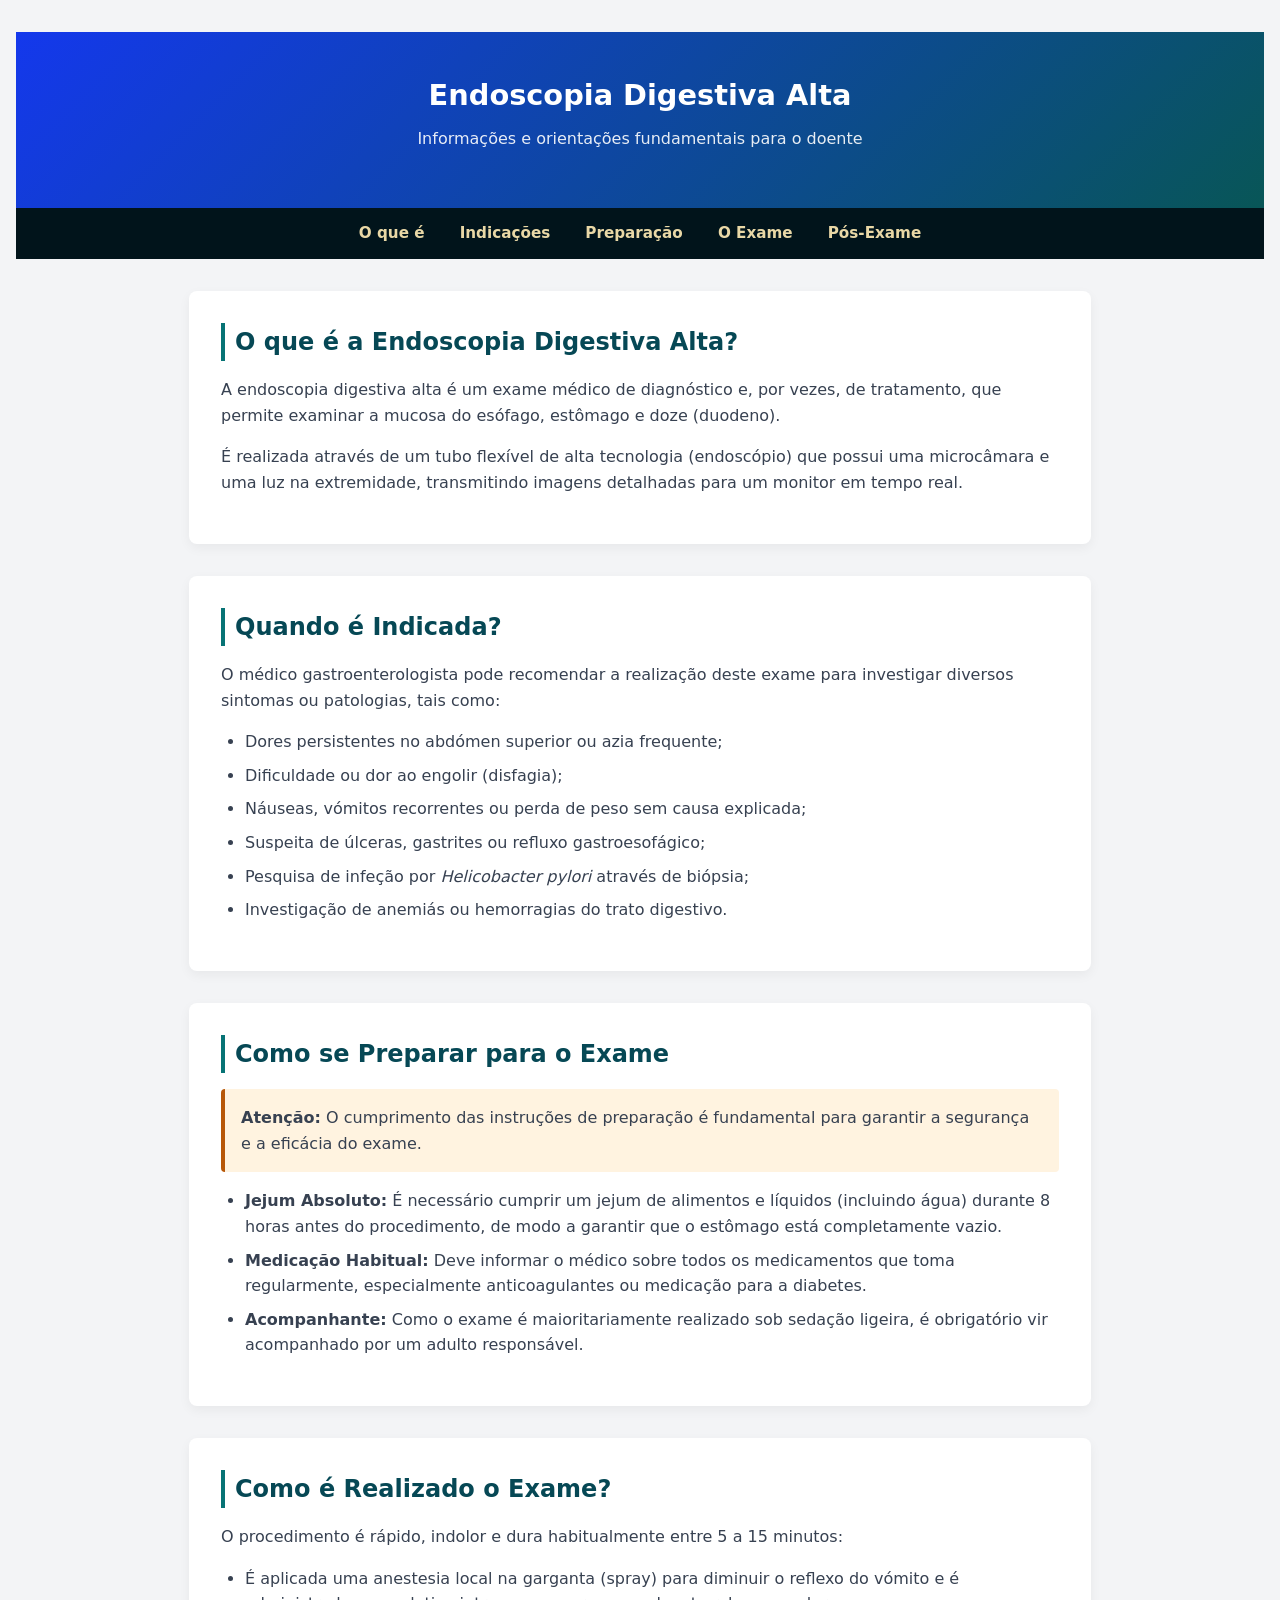
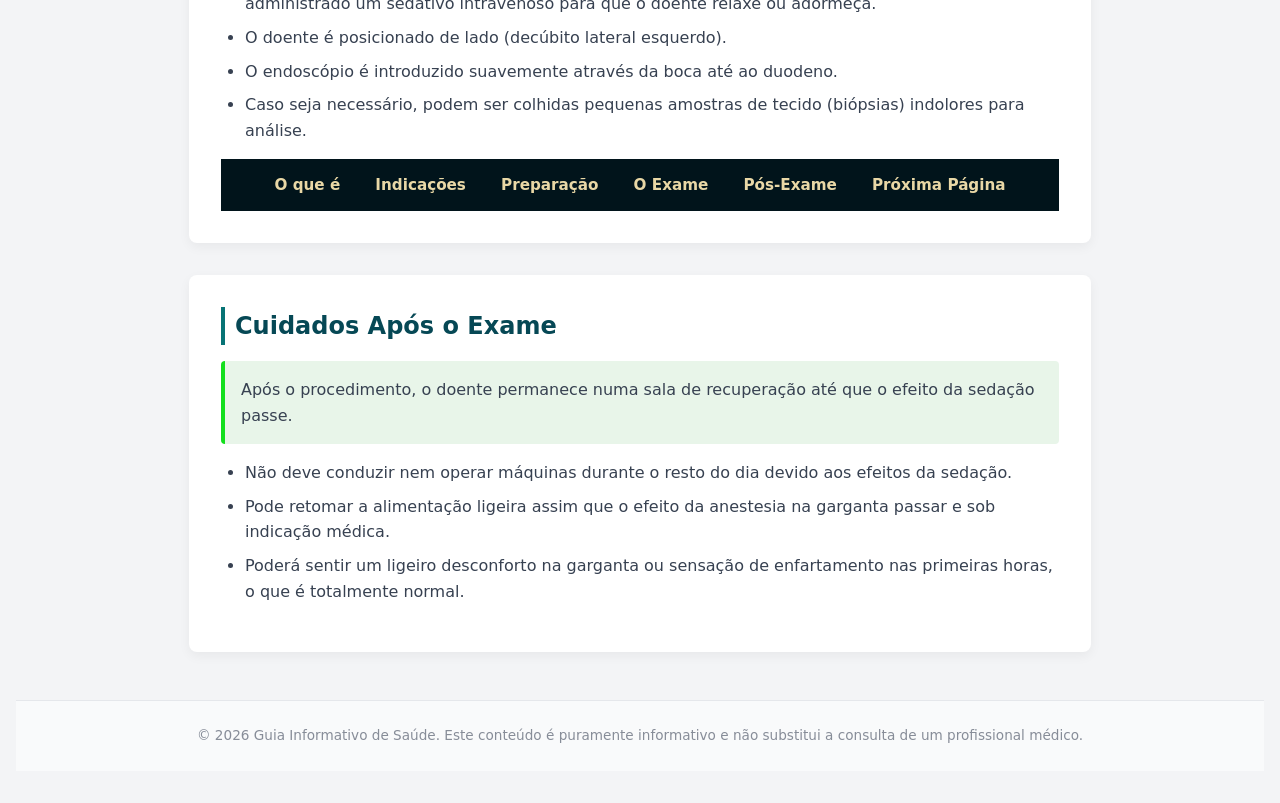
==== index.html @ 574f05b9 "versão 10" ====
<html>
<html lang="pt">
<head>
    <meta charset="UTF-8">
    <meta name="viewport" content="width=device-width, initial-scale=1.0">
    <title>Portal da Endoscopia Digestiva</title>
    <link rel="stylesheet" href="style.css">
</head>
<body>

    <header>
        <h1>Endoscopia Digestiva Alta</h1>
        <p>Informações e orientações fundamentais para o doente</p>
    </header>

    <nav>
        <a href="#o-que-e">O que é</a>
        <a href="#indicacoes">Indicações</a>
        <a href="#preparacao">Preparação</a>
        <a href="#procedimento">O Exame</a>
        <a href="#pos-exame">Pós-Exame</a>
    </nav>

    <div class="container">

        <section id="o-que-e">
            <h2>O que é a Endoscopia Digestiva Alta?</h2>
            <p>A endoscopia digestiva alta é um exame médico de diagnóstico e, por vezes, de tratamento, que permite examinar a mucosa do esófago, estômago e doze (duodeno).</p>
            <p>É realizada através de um tubo flexível de alta tecnologia (endoscópio) que possui uma microcâmara e uma luz na extremidade, transmitindo imagens detalhadas para um monitor em tempo real.</p>
        </section>

        <section id="indicacoes">
            <h2>Quando é Indicada?</h2>
            <p>O médico gastroenterologista pode recomendar a realização deste exame para investigar diversos sintomas ou patologias, tais como:</p>
            <ul>
                <li>Dores persistentes no abdómen superior ou azia frequente;</li>
                <li>Dificuldade ou dor ao engolir (disfagia);</li>
                <li>Náuseas, vómitos recorrentes ou perda de peso sem causa explicada;</li>
                <li>Suspeita de úlceras, gastrites ou refluxo gastroesofágico;</li>
                <li>Pesquisa de infeção por <em>Helicobacter pylori</em> através de biópsia;</li>
                <li>Investigação de anemiás ou hemorragias do trato digestivo.</li>
            </ul>
        </section>

        <section id="preparacao">
            <h2>Como se Preparar para o Exame</h2>
            <div class="warning-box">
                <strong>Atenção:</strong> O cumprimento das instruções de preparação é fundamental para garantir a segurança e a eficácia do exame.
            </div>
            <ul>
                <li><strong>Jejum Absoluto:</strong> É necessário cumprir um jejum de alimentos e líquidos (incluindo água) durante 8 horas antes do procedimento, de modo a garantir que o estômago está completamente vazio.</li>
                <li><strong>Medicação Habitual:</strong> Deve informar o médico sobre todos os medicamentos que toma regularmente, especialmente anticoagulantes ou medicação para a diabetes.</li>
                <li><strong>Acompanhante:</strong> Como o exame é maioritariamente realizado sob sedação ligeira, é obrigatório vir acompanhado por um adulto responsável.</li>
            </ul>
        </section>

        <section id="procedimento">
            <h2>Como é Realizado o Exame?</h2>
            <p>O procedimento é rápido, indolor e dura habitualmente entre 5 a 15 minutos:</p>
            <ul>
                <li>É aplicada uma anestesia local na garganta (spray) para diminuir o reflexo do vómito e é administrado um sedativo intravenoso para que o doente relaxe ou adormeça.</li>
                <li>O doente é posicionado de lado (decúbito lateral esquerdo).</li>
                <li>O endoscópio é introduzido suavemente através da boca até ao duodeno.</li>
                <li>Caso seja necessário, podem ser colhidas pequenas amostras de tecido (biópsias) indolores para análise.</li>
            </ul>
            <nav>
        <a href="#o-que-e">O que é</a>
        <a href="#indicacoes">Indicações</a>
        <a href="#preparacao">Preparação</a>
        <a href="#procedimento">O Exame</a>
        <a href="#pos-exame">Pós-Exame</a>
        <a href="index2.html">Próxima Página</a> <!-- Linha adicionada -->
    </nav>
        </section>

        <section id="pos-exame">
            <h2>Cuidados Após o Exame</h2>
            <div class="info-box">
                Após o procedimento, o doente permanece numa sala de recuperação até que o efeito da sedação passe.
            </div>
            <ul>
                <li>Não deve conduzir nem operar máquinas durante o resto do dia devido aos efeitos da sedação.</li>
                <li>Pode retomar a alimentação ligeira assim que o efeito da anestesia na garganta passar e sob indicação médica.</li>
                <li>Poderá sentir um ligeiro desconforto na garganta ou sensação de enfartamento nas primeiras horas, o que é totalmente normal.</li>
            </ul>
        </section>

    </div>

    <footer>
        <p>&copy; 2026 Guia Informativo de Saúde. Este conteúdo é puramente informativo e não substitui a consulta de um profissional médico.</p>
    </footer>

</body>
</html>
---- style.css ----
* {
    box-sizing: border-box;
    margin: 0;
    padding: 0;
}

body {
    font-family: 'Segoe UI', Tahoma, Geneva, Verdana, sans-serif;
    line-height: 1.6;
    color: #043260;
    background-color: #a1c3b8;
}

header {
    background: linear-gradient(135deg, #1438ec, #085657);
    color: #f4d1d1;
    padding: 3rem 1rem 2rem 1rem;
    text-align: center;
}

header h1 {
    font-size: 2.2rem;
    margin-bottom: 0.5rem;
}

header p {
    font-size: 1.1rem;
    opacity: 0.9;
}

nav {
    background-color: #01141b;
    text-align: center;
    padding: 0.8rem 0;
    position: sticky;
    top: 0;
    z-index: 100;
}

nav a {
    color: #e9d8a6;
    text-decoration: none;
    margin: 0 15px;
    font-weight: 600;
    font-size: 0.95rem;
    transition: color 0.3s;
}

nav a:hover {
    color: #babd07e4;
}

.container {
    max-width: 950px;
    margin: 2rem auto;
    padding: 0 1.5rem;
}

section {
    background: #ffffff;
    padding: 2rem;
    margin-bottom: 2rem;
    border-radius: 8px;
    box-shadow: 0 4px 12px rgba(0,0,0,0.05);
}

h2 {
    color: #064855;
    margin-bottom: 1rem;
    font-size: 1.5rem;
    border-left: 4px solid #077375;
    padding-left: 10px;
}

p {
    margin-bottom: 1rem;
}

ul {
    margin-left: 1.5rem;
    margin-bottom: 1rem;
}

li {
    margin-bottom: 0.5rem;
}

.info-box {
    background-color: #e8f5e9;
    border-left: 4px solid #13df1d;
    padding: 1rem;
    margin: 1rem 0;
    border-radius: 4px;
}

.warning-box {
    background-color: #fff3e0;
    border-left: 4px solid #b75708;
    padding: 1rem;
    margin: 1rem 0;
    border-radius: 4px;
}

footer {
    background-color: #001219;
    color: #d61010;
    text-align: center;
    padding: 1.5rem;
    font-size: 0.85rem;
    margin-top: 3rem;
}

footer p {
    margin: 0;
    opacity: 0.8;
}  




  :root {
            --primary: #4f46e5;
            --primary-light: #e0e7ff;
            --dark: #1e1b4b;
            --text: #374151;
            --bg: #f3f4f6;
            --white: #ffffff;
        }

        * {
            box-sizing: border-box;
            margin: 0;
            padding: 0;
            font-family: system-ui, -apple-system, sans-serif;
        }

        body {
            background-color: var(--bg);
            color: var(--text);
            line-height: 1.6;
            padding: 2rem 1rem;
        }

        .cartilha {
            max-width: 800px;
            margin: 0 auto;
            background: var(--white);
            border-radius: 16px;
            overflow: hidden;
            box-shadow: 0 10px 25px rgba(0,0,0,0.08);
        }

        header {
            background-color: var(--primary);
            color: var(--white);
            padding: 2.5rem 2rem;
            text-align: center;
        }

        header h1 {
            font-size: 1.8rem;
            margin-bottom: 0.5rem;
        }

        header p {
            opacity: 0.9;
            font-size: 1rem;
        }

        .content {
            padding: 2rem;
        }

        .block {
            margin-bottom: 2rem;
        }

        .block-title {
            display: flex;
            align-items: center;
            gap: 10px;
            font-size: 1.3rem;
            color: var(--dark);
            margin-bottom: 1rem;
        }

        .badge {
            background: var(--primary-light);
            color: var(--primary);
            padding: 4px 10px;
            border-radius: 6px;
            font-size: 0.85rem;
            font-weight: bold;
        }

        .tips-grid {
            display: grid;
            grid-template-columns: repeat(auto-fit, minmax(220px, 1fr));
            gap: 1rem;
        }

        .tip-card {
            background-color: #fafafa;
            border: 1px solid #e5e7eb;
            border-radius: 10px;
            padding: 1.2rem;
        }

        .tip-card h4 {
            color: var(--primary);
            margin-bottom: 0.5rem;
        }

        .tip-card p {
            font-size: 0.9rem;
            color: #4b5563;
        }

        .alert-banner {
            background-color: #fef2f2;
            border-left: 4px solid #ef4444;
            color: #991b1b;
            padding: 1rem;
            border-radius: 6px;
            font-size: 0.95rem;
        }

        footer {
            background-color: #f9fafb;
            border-top: 1px solid #e5e7eb;
            text-align: center;
            padding: 1.5rem;
            font-size: 0.85rem;
            color: #6b7280;
        }
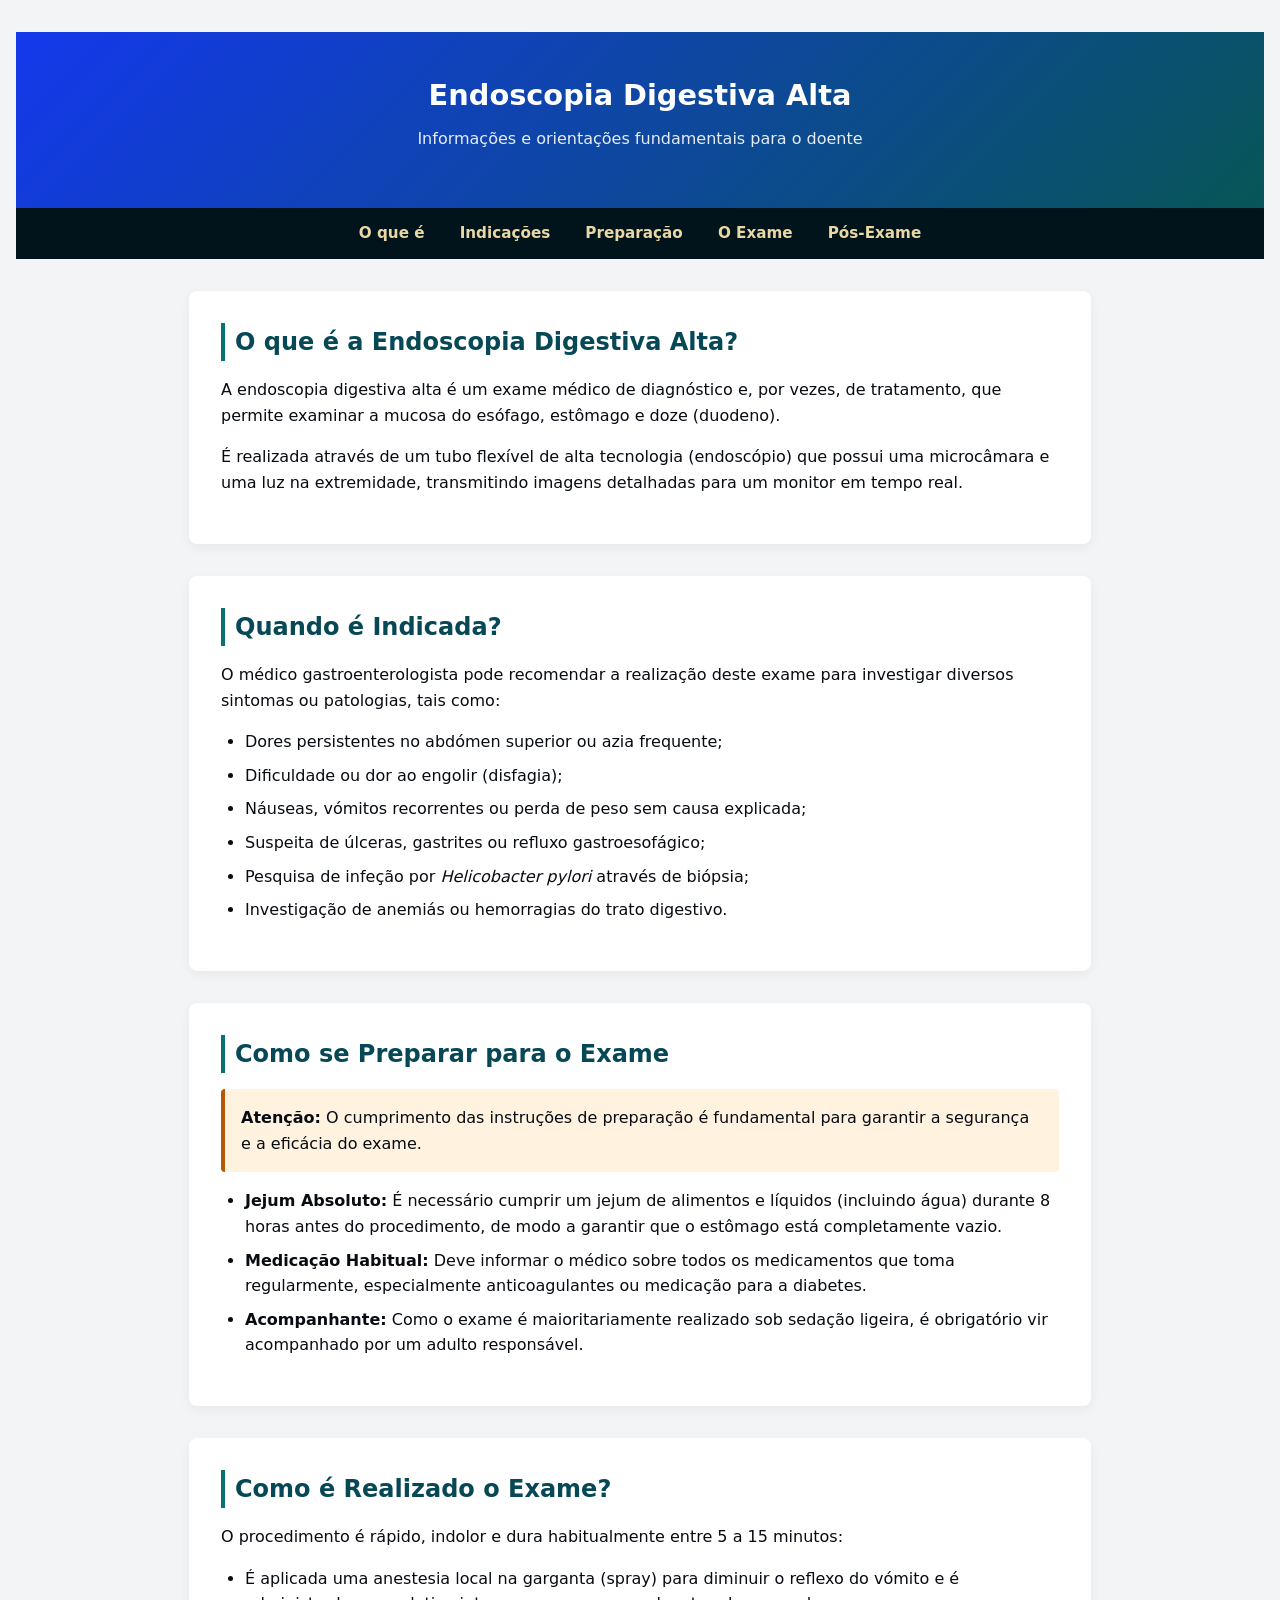
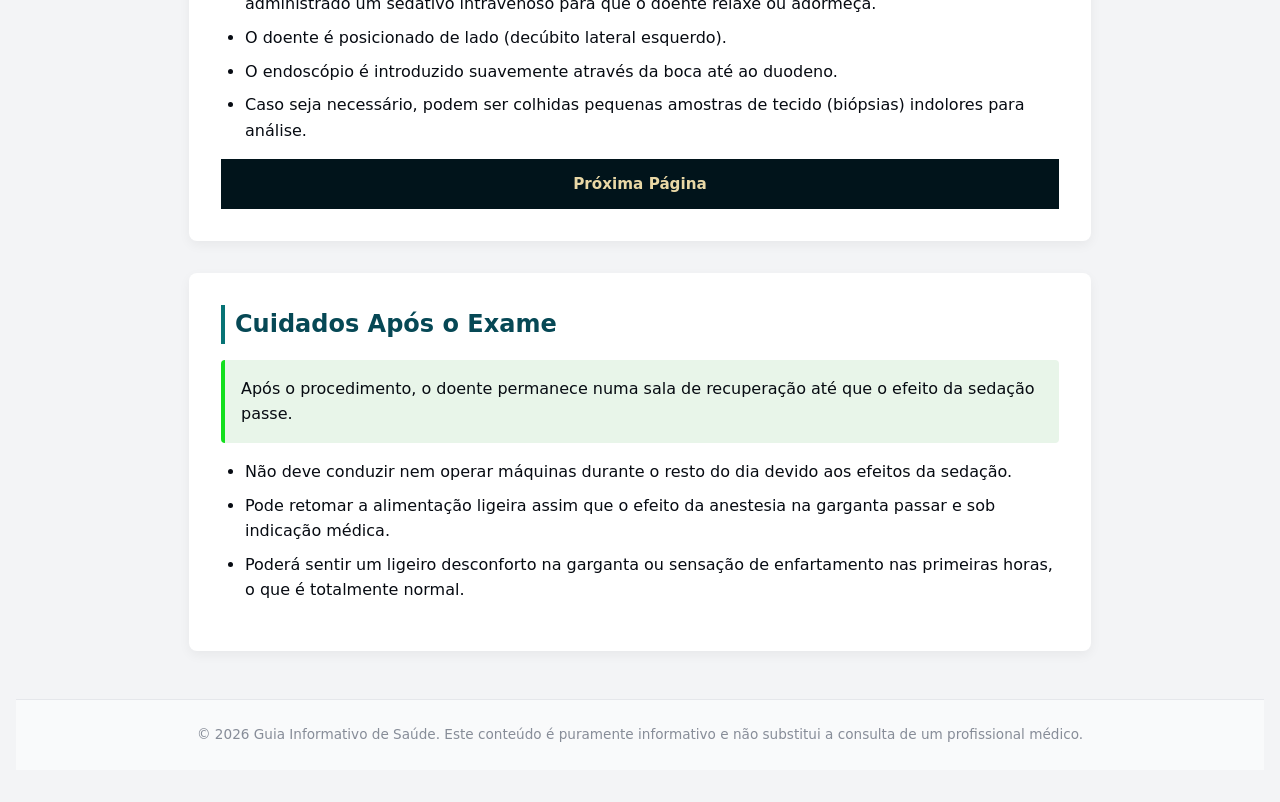
==== commit a8c30fc2: "versão 10" ====
--- a/index.html
+++ b/index.html
@@ -64,13 +64,7 @@
                 <li>Caso seja necessário, podem ser colhidas pequenas amostras de tecido (biópsias) indolores para análise.</li>
             </ul>
             <nav>
-        <a href="#o-que-e">O que é</a>
-        <a href="#indicacoes">Indicações</a>
-        <a href="#preparacao">Preparação</a>
-        <a href="#procedimento">O Exame</a>
-        <a href="#pos-exame">Pós-Exame</a>
         <a href="index2.html">Próxima Página</a> <!-- Linha adicionada -->
-    </nav>
         </section>
 
         <section id="pos-exame">
--- a/style.css
+++ b/style.css
@@ -8,7 +8,7 @@
     font-family: 'Segoe UI', Tahoma, Geneva, Verdana, sans-serif;
     line-height: 1.6;
     color: #043260;
-    background-color: #a1c3b8;
+    background-color: #0af0a7;
 }
 
 header {
@@ -120,9 +120,9 @@
 
   :root {
             --primary: #4f46e5;
-            --primary-light: #e0e7ff;
+            --primary-light: #a5b7f2;
             --dark: #1e1b4b;
-            --text: #374151;
+            --text: #070b12;
             --bg: #f3f4f6;
             --white: #ffffff;
         }
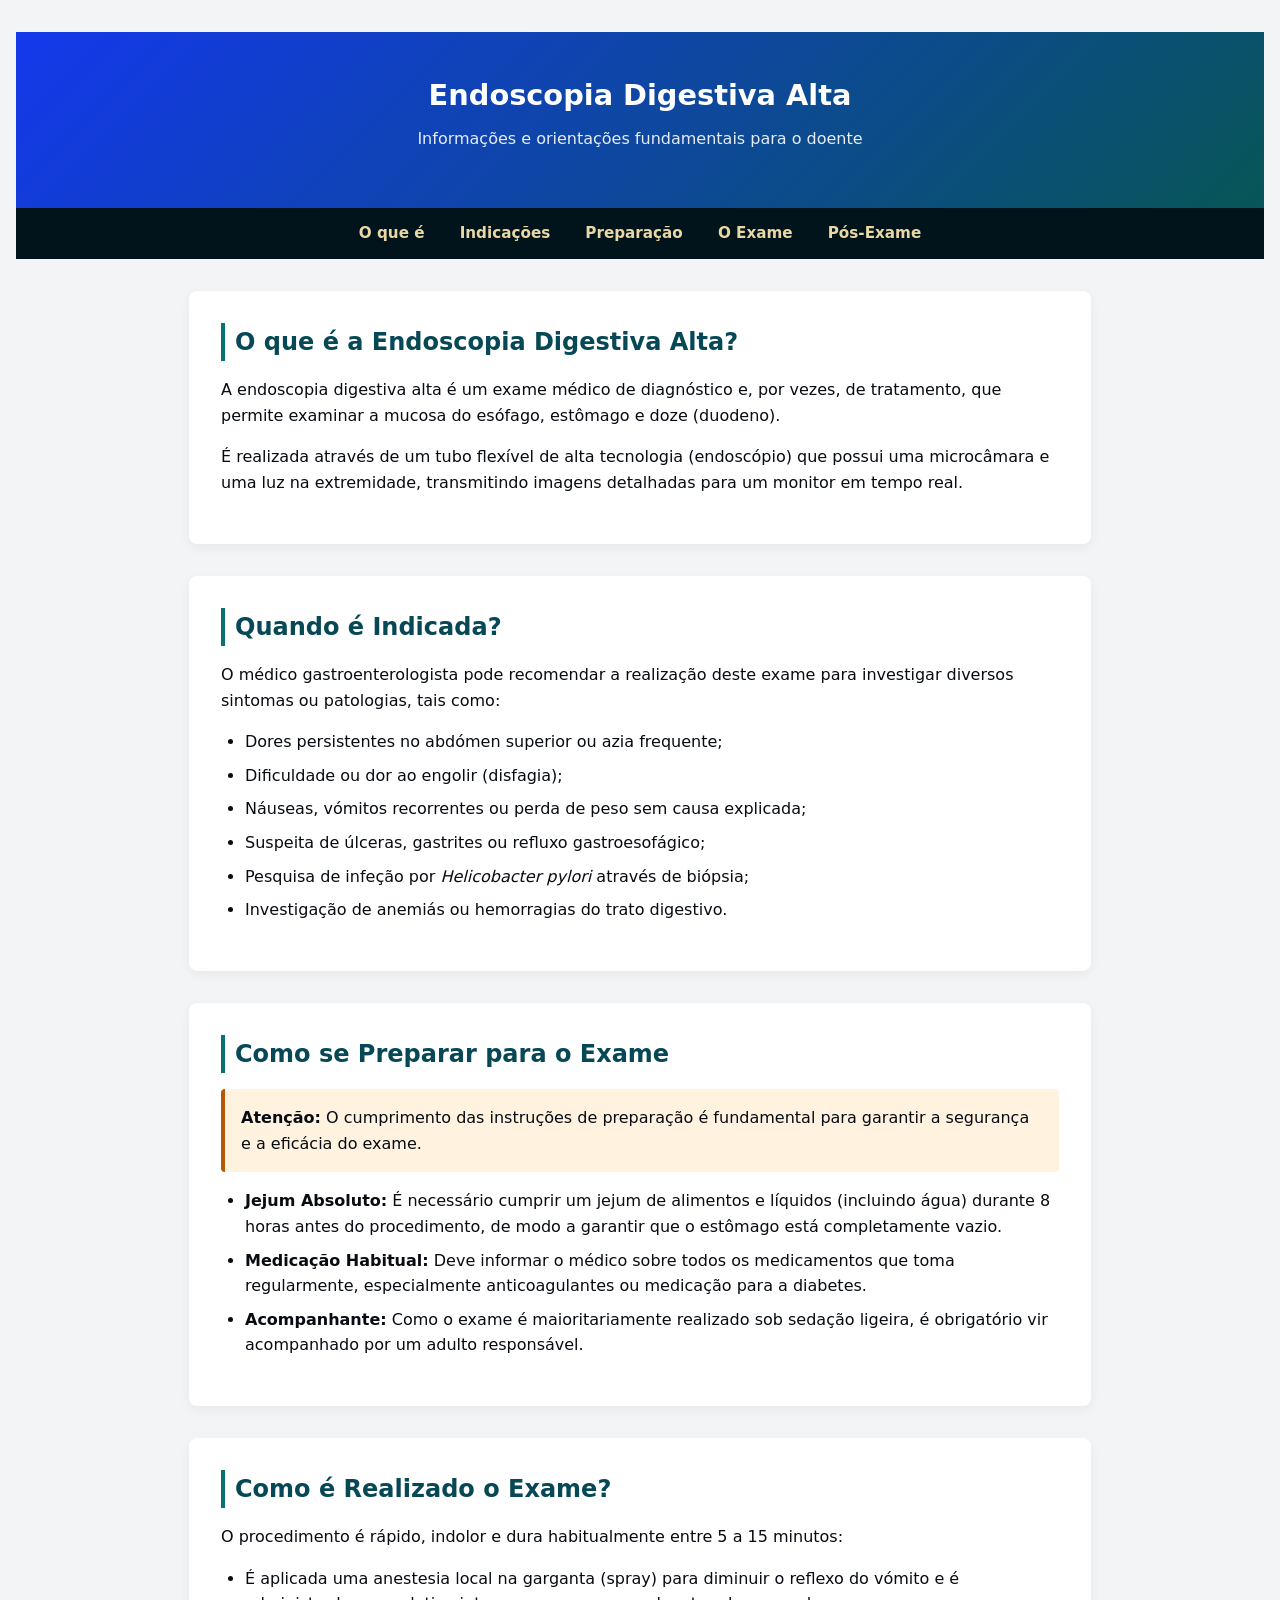
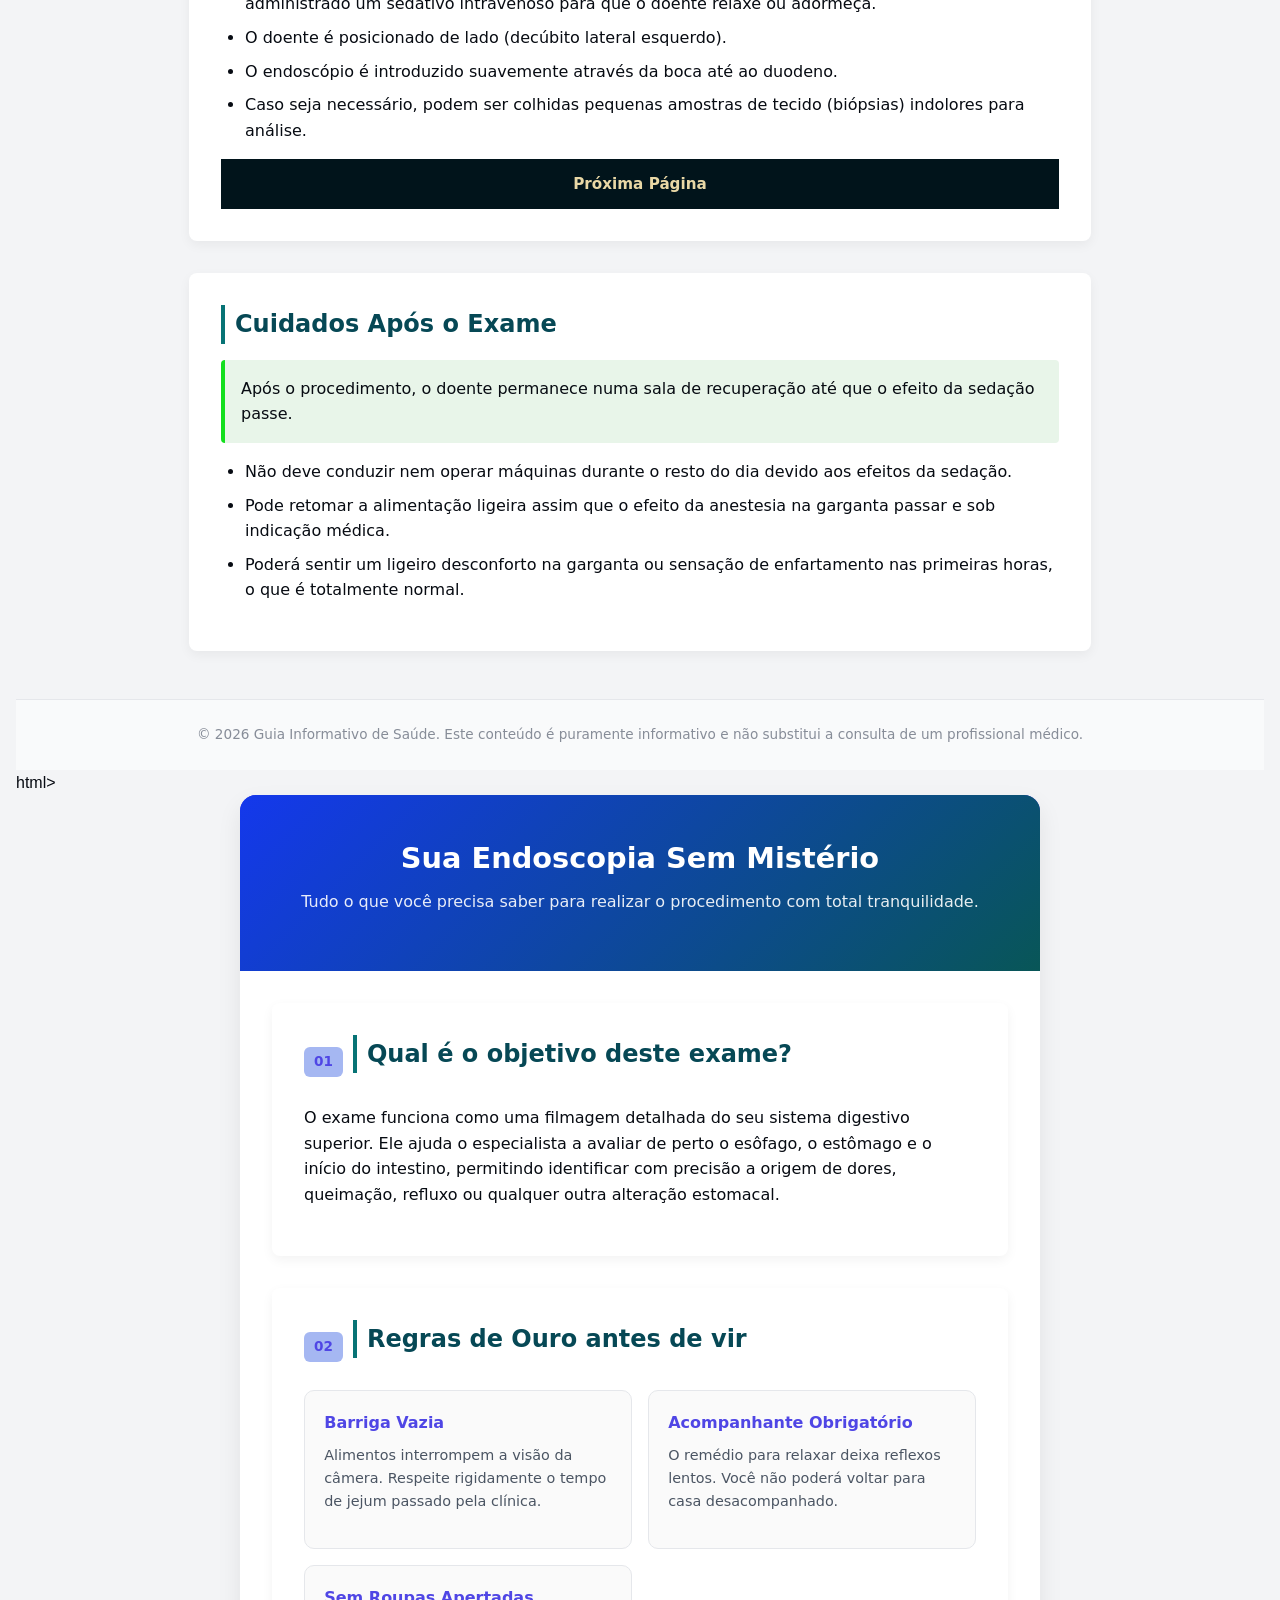
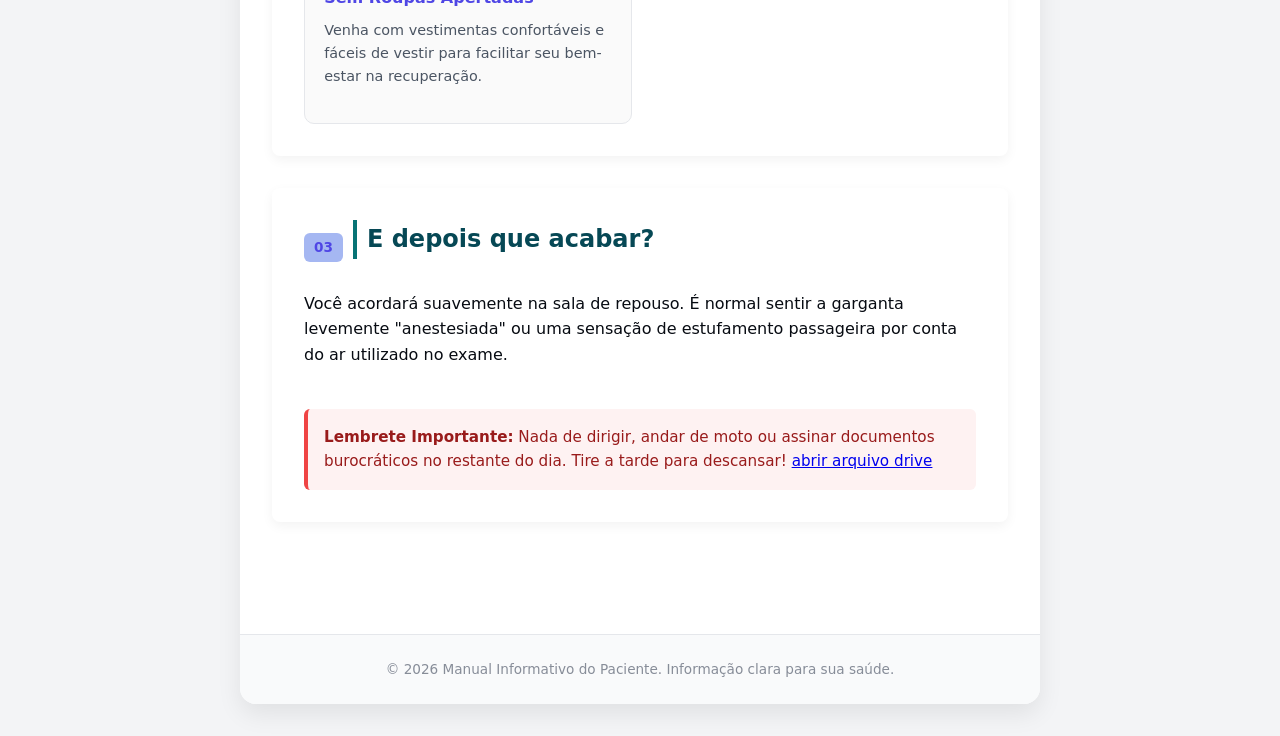
==== commit b8f2adfe: "versão 10" ====
--- a/index.html
+++ b/index.html
@@ -86,4 +86,83 @@
     </footer>
 
 </body>
+</html>
+
+
+
+html>
+<html lang="pt-BR">
+<head>
+    <meta charset="UTF-8">
+    <meta name="viewport" content="width=device-width, initial-scale=1.0">
+    <title>Guia Prático | Sua Endoscopia Descomplicada</title>
+    
+</head>
+<body>
+
+    <article class="cartilha">
+        
+        <header>
+            <h1>Sua Endoscopia Sem Mistério</h1>
+            <p>Tudo o que você precisa saber para realizar o procedimento com total tranquilidade.</p>
+        </header>
+
+        <div class="content">
+
+            <section class="block">
+                <div class="block-title">
+                    <span class="badge">01</span>
+                    <h2>Qual é o objetivo deste exame?</h2>
+                </div>
+                <p>O exame funciona como uma filmagem detalhada do seu sistema digestivo superior. Ele ajuda o especialista a avaliar de perto o esôfago, o estômago e o início do intestino, permitindo identificar com precisão a origem de dores, queimação, refluxo ou qualquer outra alteração estomacal.</p>
+            </section>
+
+            <section class="block">
+                <div class="block-title">
+                    <span class="badge">02</span>
+                    <h2>Regras de Ouro antes de vir</h2>
+                </div>
+
+                <div class="tips-grid">
+                    <article class="tip-card">
+                        <h4>Barriga Vazia</h4>
+                        <p>Alimentos interrompem a visão da câmera. Respeite rigidamente o tempo de jejum passado pela clínica.</p>
+                    </article>
+
+                    <article class="tip-card">
+                        <h4>Acompanhante Obrigatório</h4>
+                        <p>O remédio para relaxar deixa reflexos lentos. Você não poderá voltar para casa desacompanhado.</p>
+                    </article>
+
+                    <article class="tip-card">
+                        <h4>Sem Roupas Apertadas</h4>
+                        <p>Venha com vestimentas confortáveis e fáceis de vestir para facilitar seu bem-estar na recuperação.</p>
+                    </article>
+                </div>
+            </section>
+
+            <section class="block">
+                <div class="block-title">
+                    <span class="badge">03</span>
+                    <h2>E depois que acabar?</h2>
+                </div>
+                <p>Você acordará suavemente na sala de repouso. É normal sentir a garganta levemente "anestesiada" ou uma sensação de estufamento passageira por conta do ar utilizado no exame.</p>
+                
+                <br>
+
+                <div class="alert-banner">
+                    <strong>Lembrete Importante:</strong> Nada de dirigir, andar de moto ou assinar documentos burocráticos no restante do dia. Tire a tarde para descansar!
+                    <a href="https://drive.google.com/file/d/1LnQkl2YCLDbBUe_FfVn-evIwHdm98TzM/view?usp=sharing"> abrir arquivo drive</a>
+                </div>
+            </section>
+
+        </div>
+
+        <footer>
+            <p>&copy; 2026 Manual Informativo do Paciente. Informação clara para sua saúde.</p>
+        </footer>
+
+    </article>
+
+</body>
 </html>
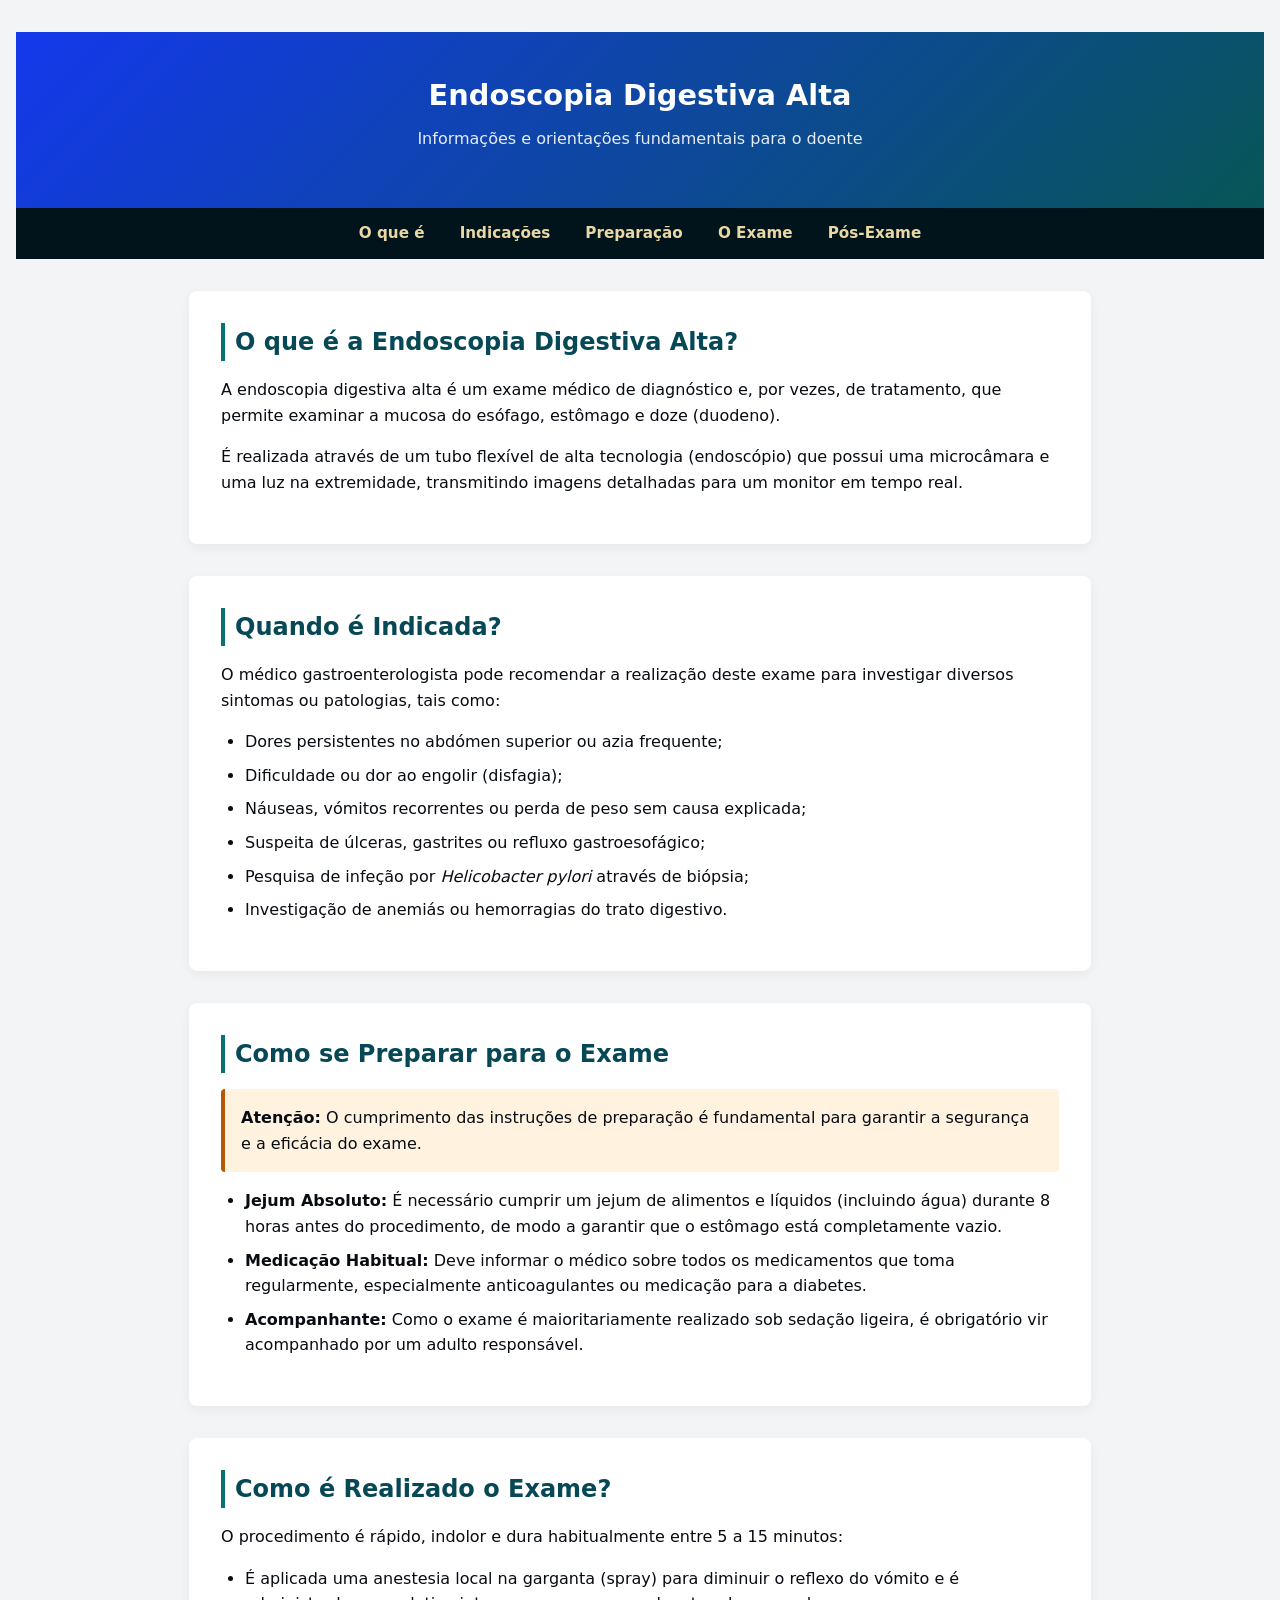
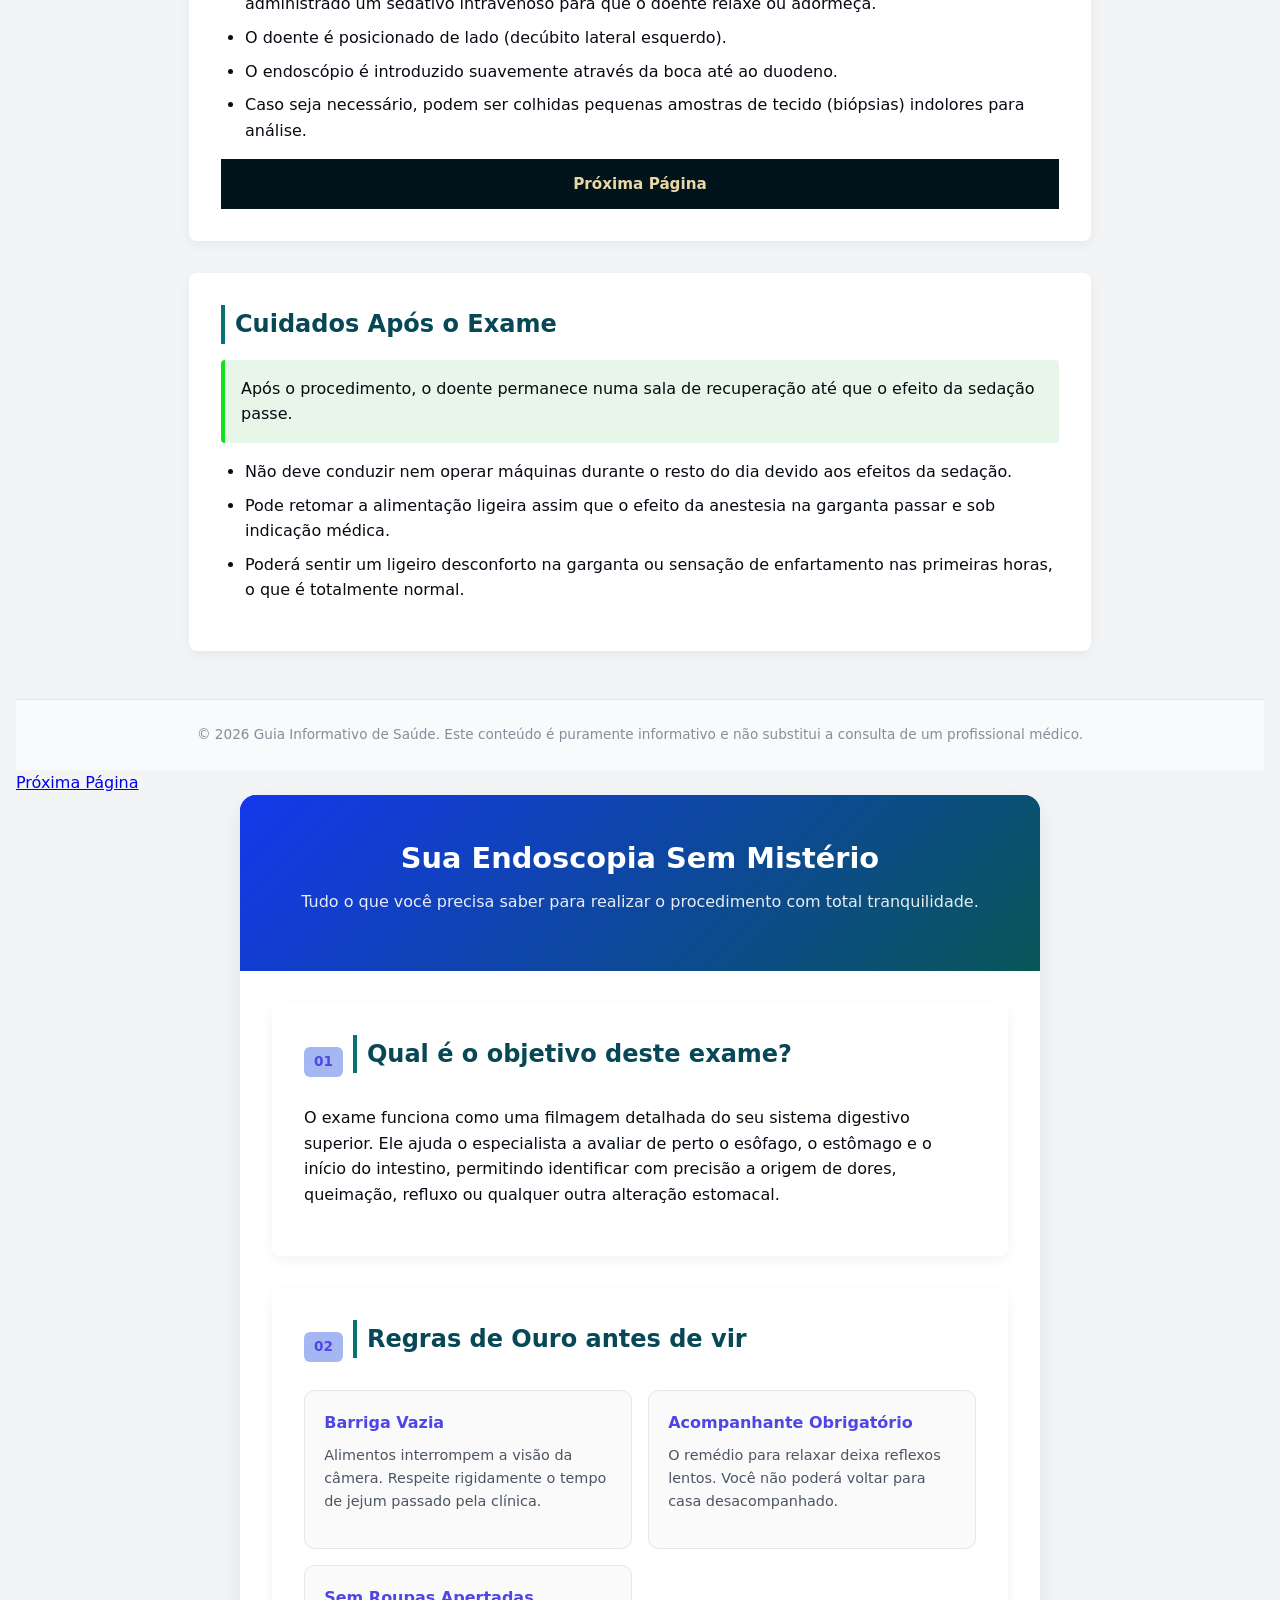
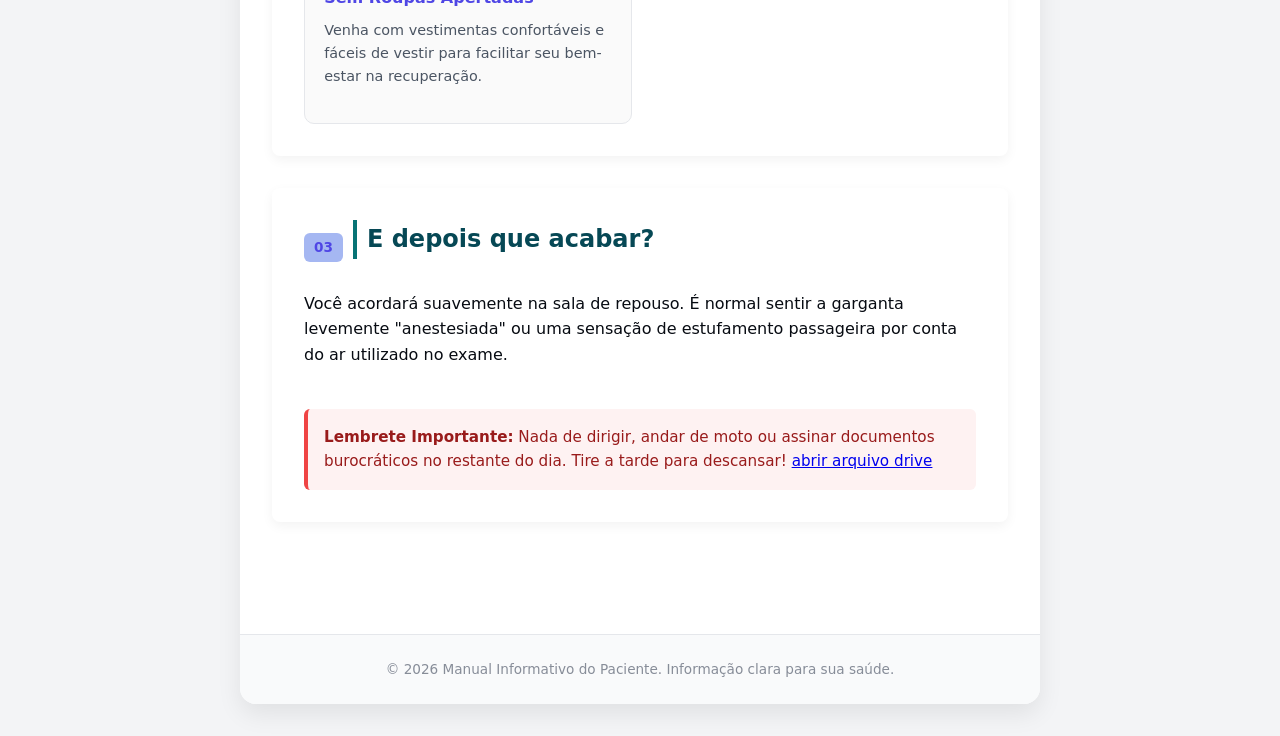
==== commit b9ca9f4a: "versão 11" ====
--- a/index.html
+++ b/index.html
@@ -88,9 +88,8 @@
 </body>
 </html>
 
+<a href="index2.html">Próxima Página</a> <!-- Linha adicionada -->
 
-
-html>
 <html lang="pt-BR">
 <head>
     <meta charset="UTF-8">
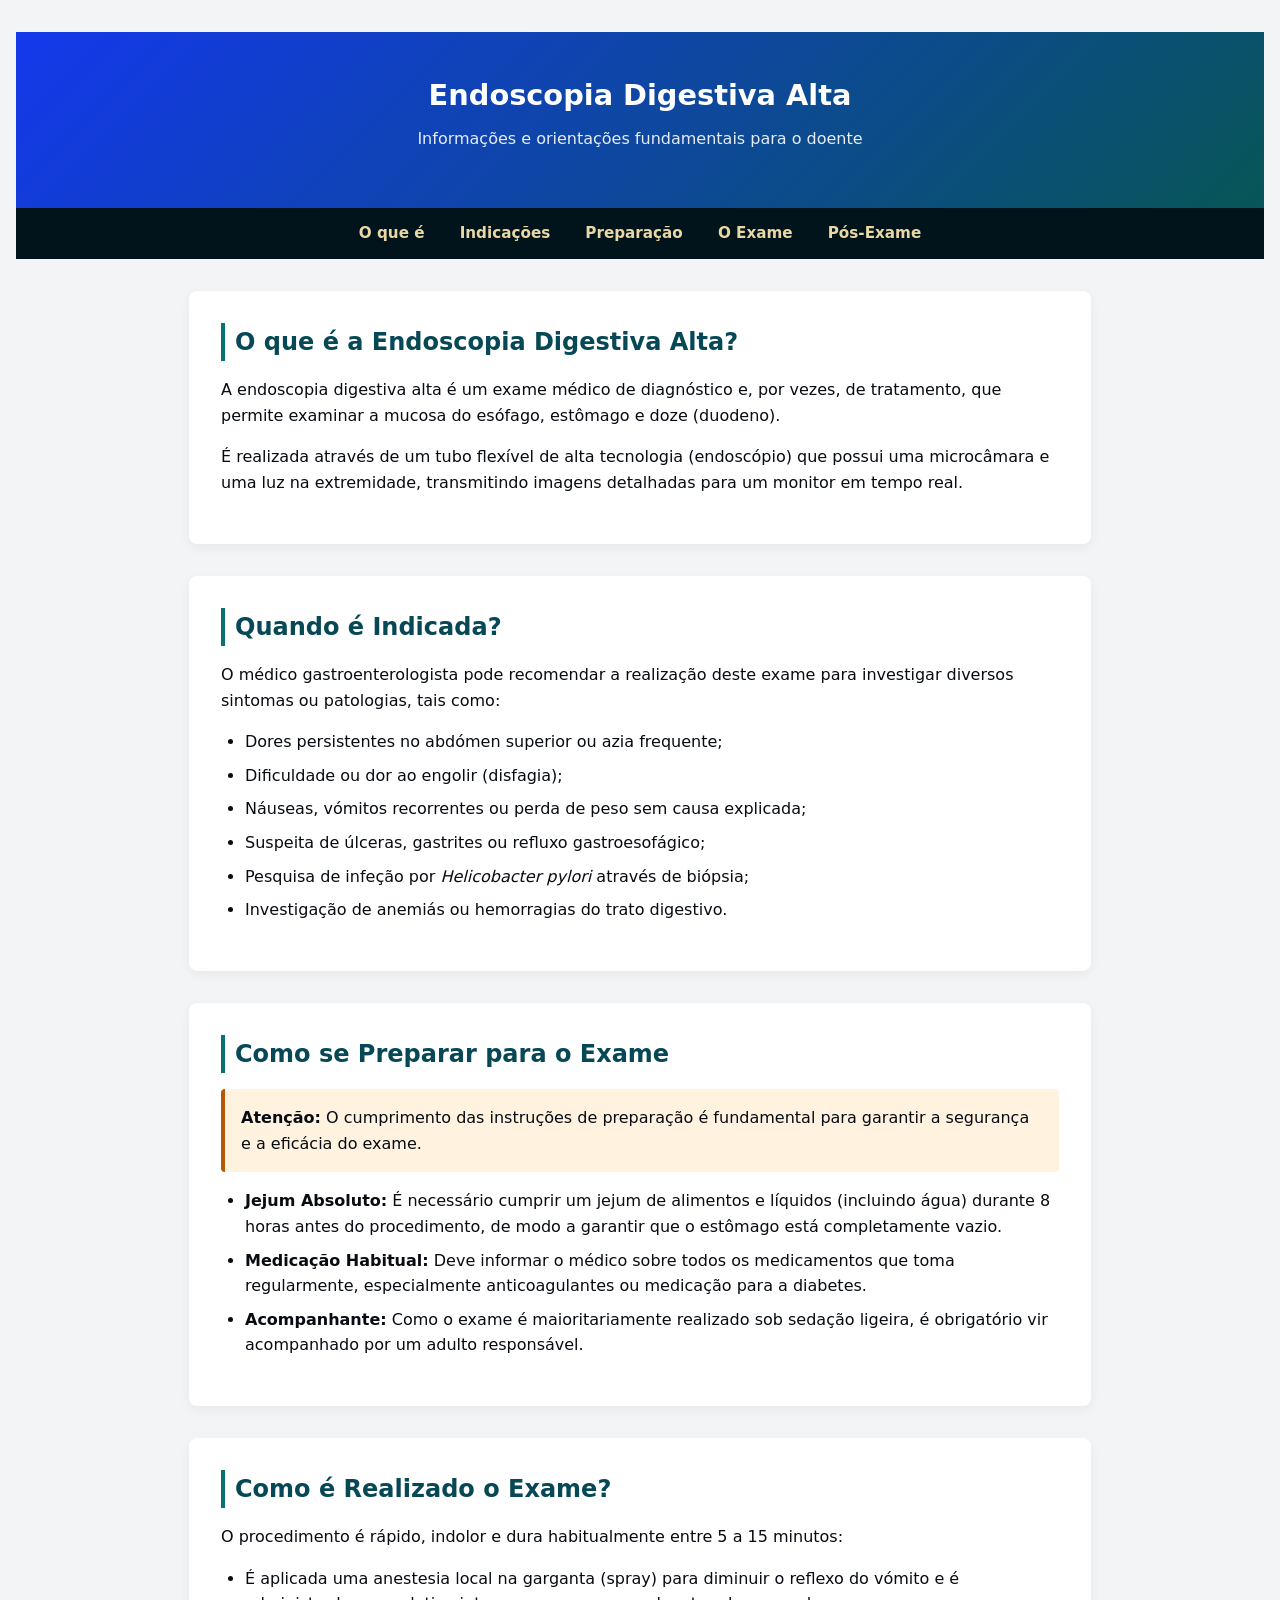
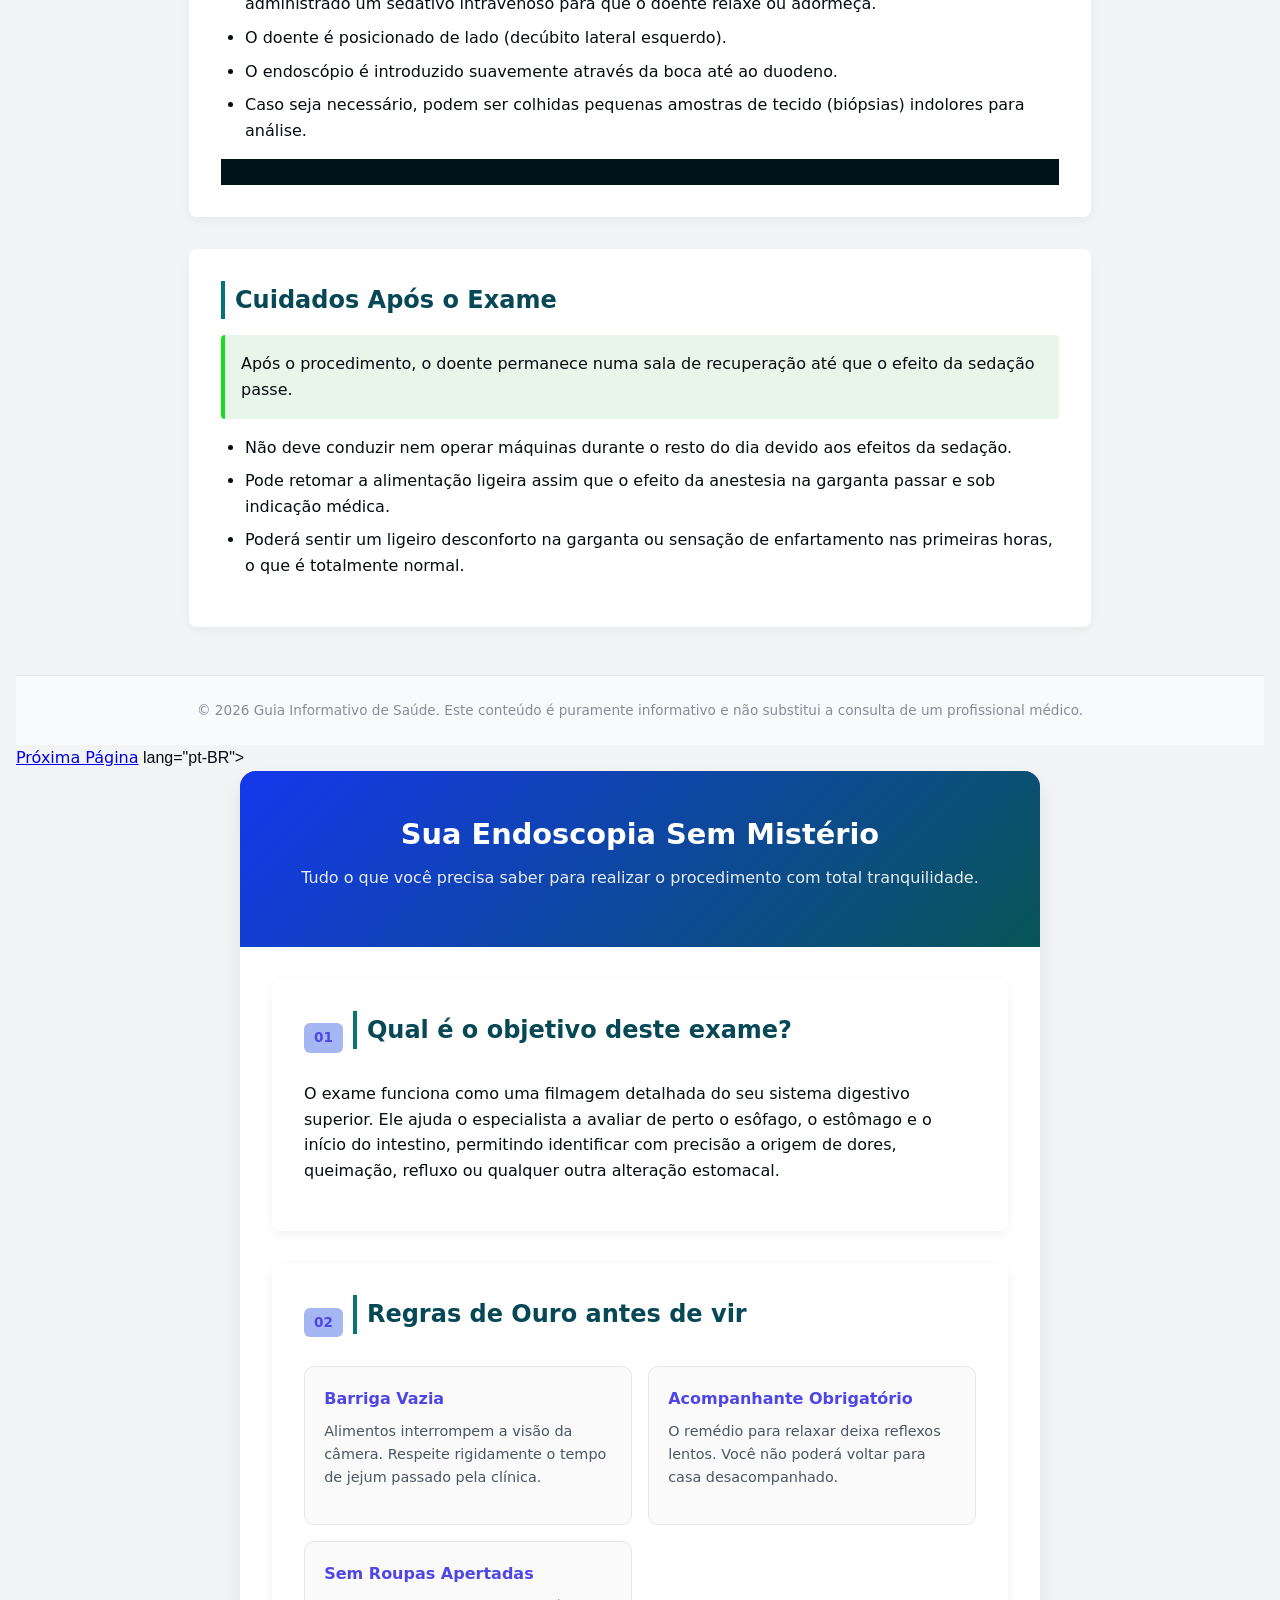
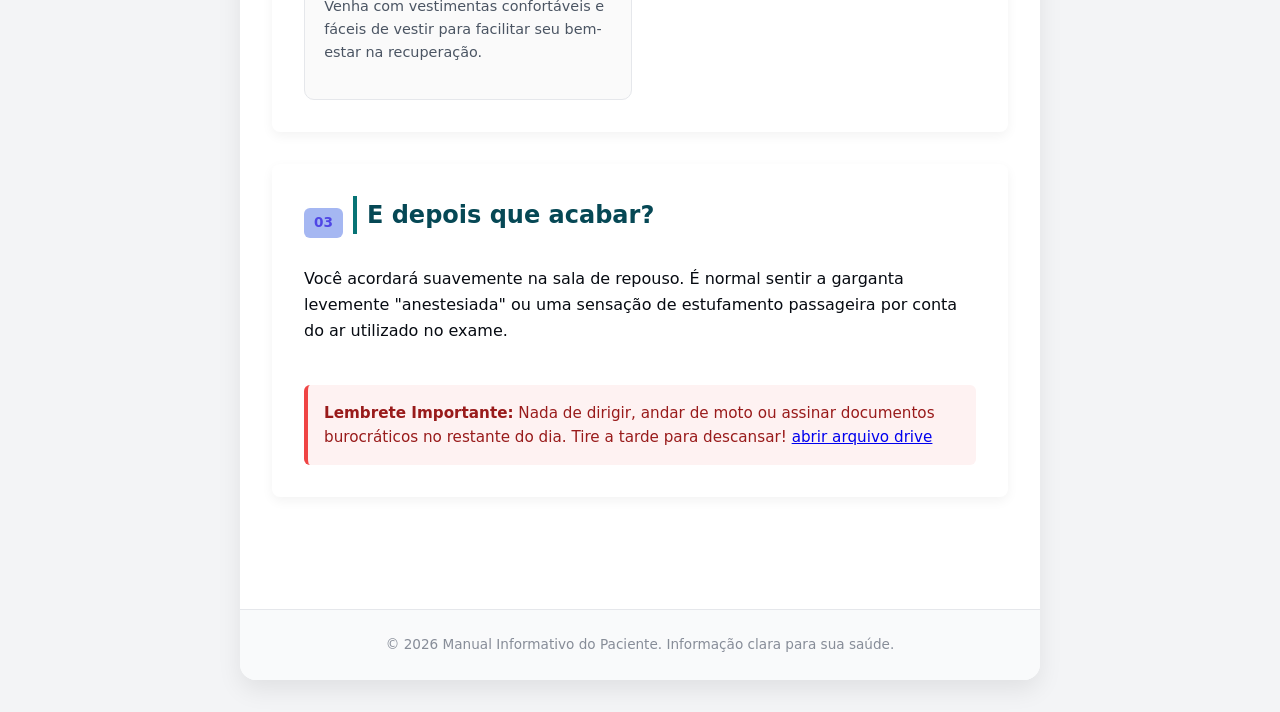
==== commit ec44fa7c: "versão 12" ====
--- a/index.html
+++ b/index.html
@@ -64,7 +64,7 @@
                 <li>Caso seja necessário, podem ser colhidas pequenas amostras de tecido (biópsias) indolores para análise.</li>
             </ul>
             <nav>
-        <a href="index2.html">Próxima Página</a> <!-- Linha adicionada -->
+        
         </section>
 
         <section id="pos-exame">
@@ -90,7 +90,7 @@
 
 <a href="index2.html">Próxima Página</a> <!-- Linha adicionada -->
 
-<html lang="pt-BR">
+</html> lang="pt-BR">
 <head>
     <meta charset="UTF-8">
     <meta name="viewport" content="width=device-width, initial-scale=1.0">
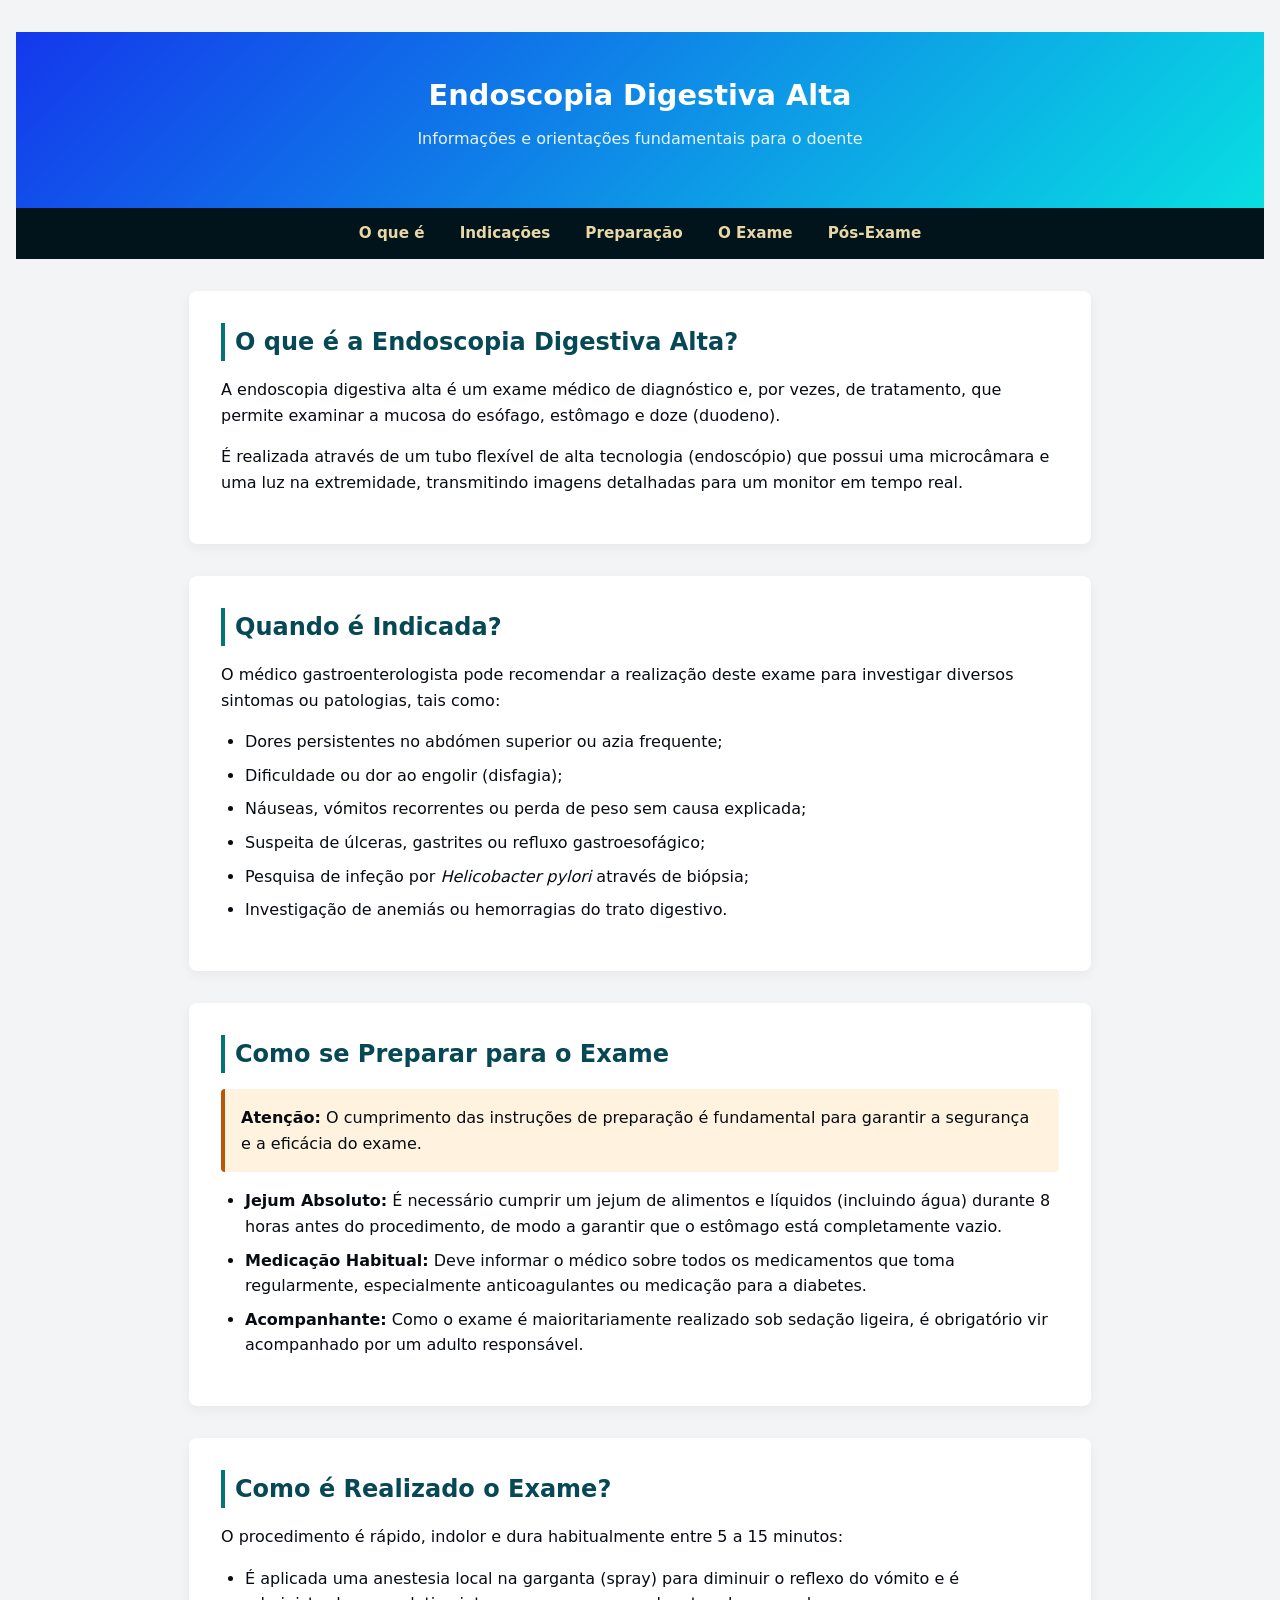
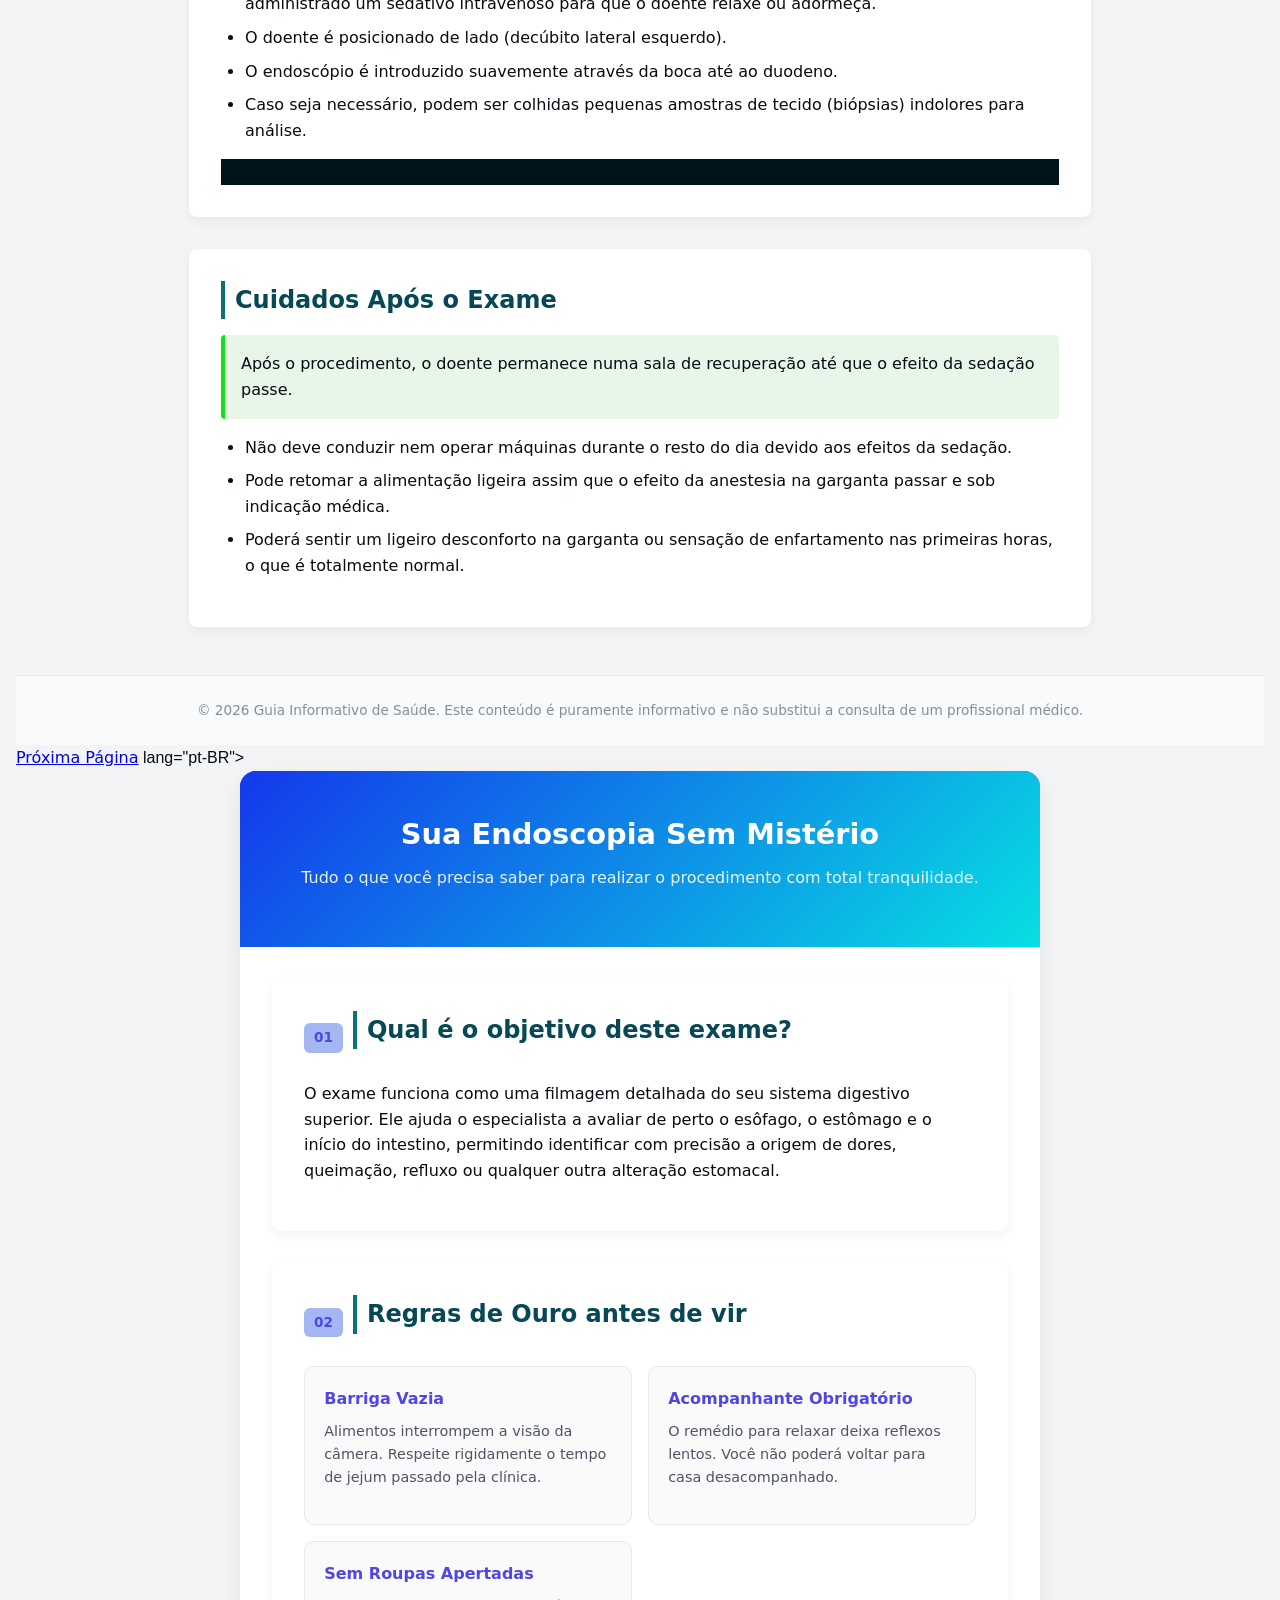
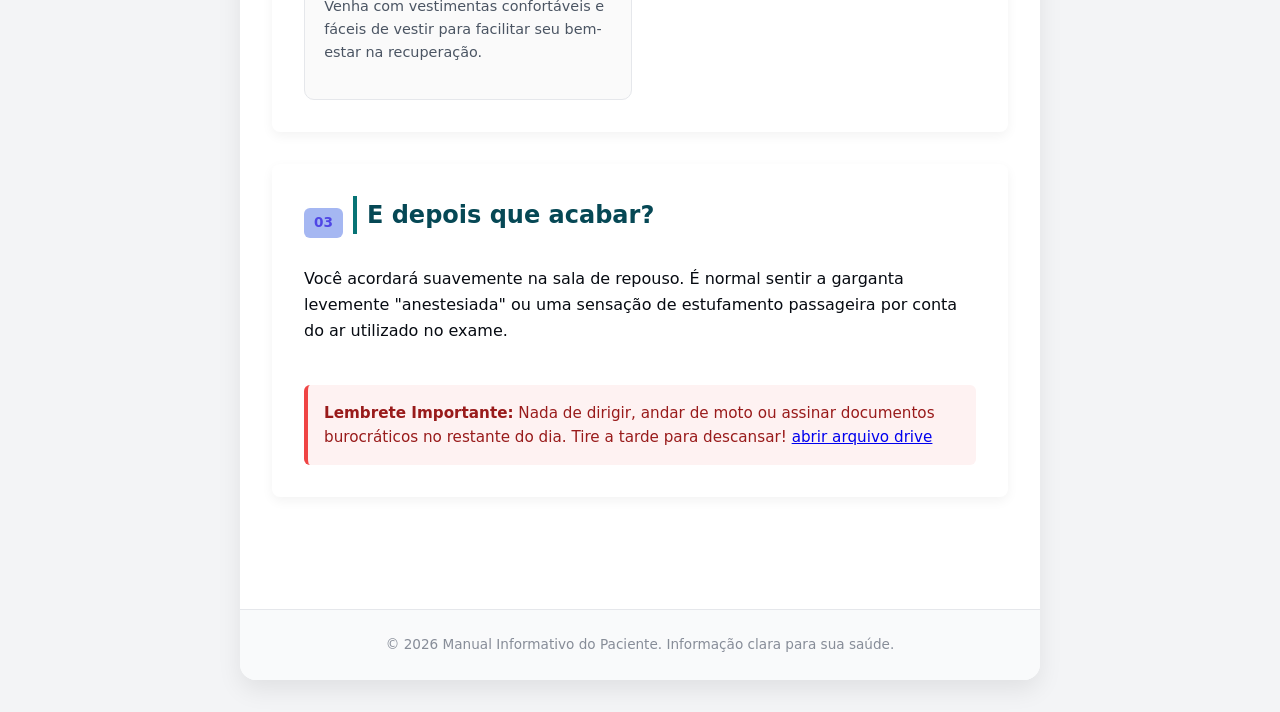
==== commit 5ea14ef8: "versão 12" ====
--- a/index.html
+++ b/index.html
@@ -88,6 +88,8 @@
 </body>
 </html>
 
+
+
 <a href="index2.html">Próxima Página</a> <!-- Linha adicionada -->
 
 </html> lang="pt-BR">
--- a/style.css
+++ b/style.css
@@ -7,12 +7,12 @@
 body {
     font-family: 'Segoe UI', Tahoma, Geneva, Verdana, sans-serif;
     line-height: 1.6;
-    color: #043260;
-    background-color: #0af0a7;
+    color: #eb11ce;
+    background-color: #0a4935;
 }
 
 header {
-    background: linear-gradient(135deg, #1438ec, #085657);
+    background: linear-gradient(135deg, #1438ec, #08dfe2);
     color: #f4d1d1;
     padding: 3rem 1rem 2rem 1rem;
     text-align: center;
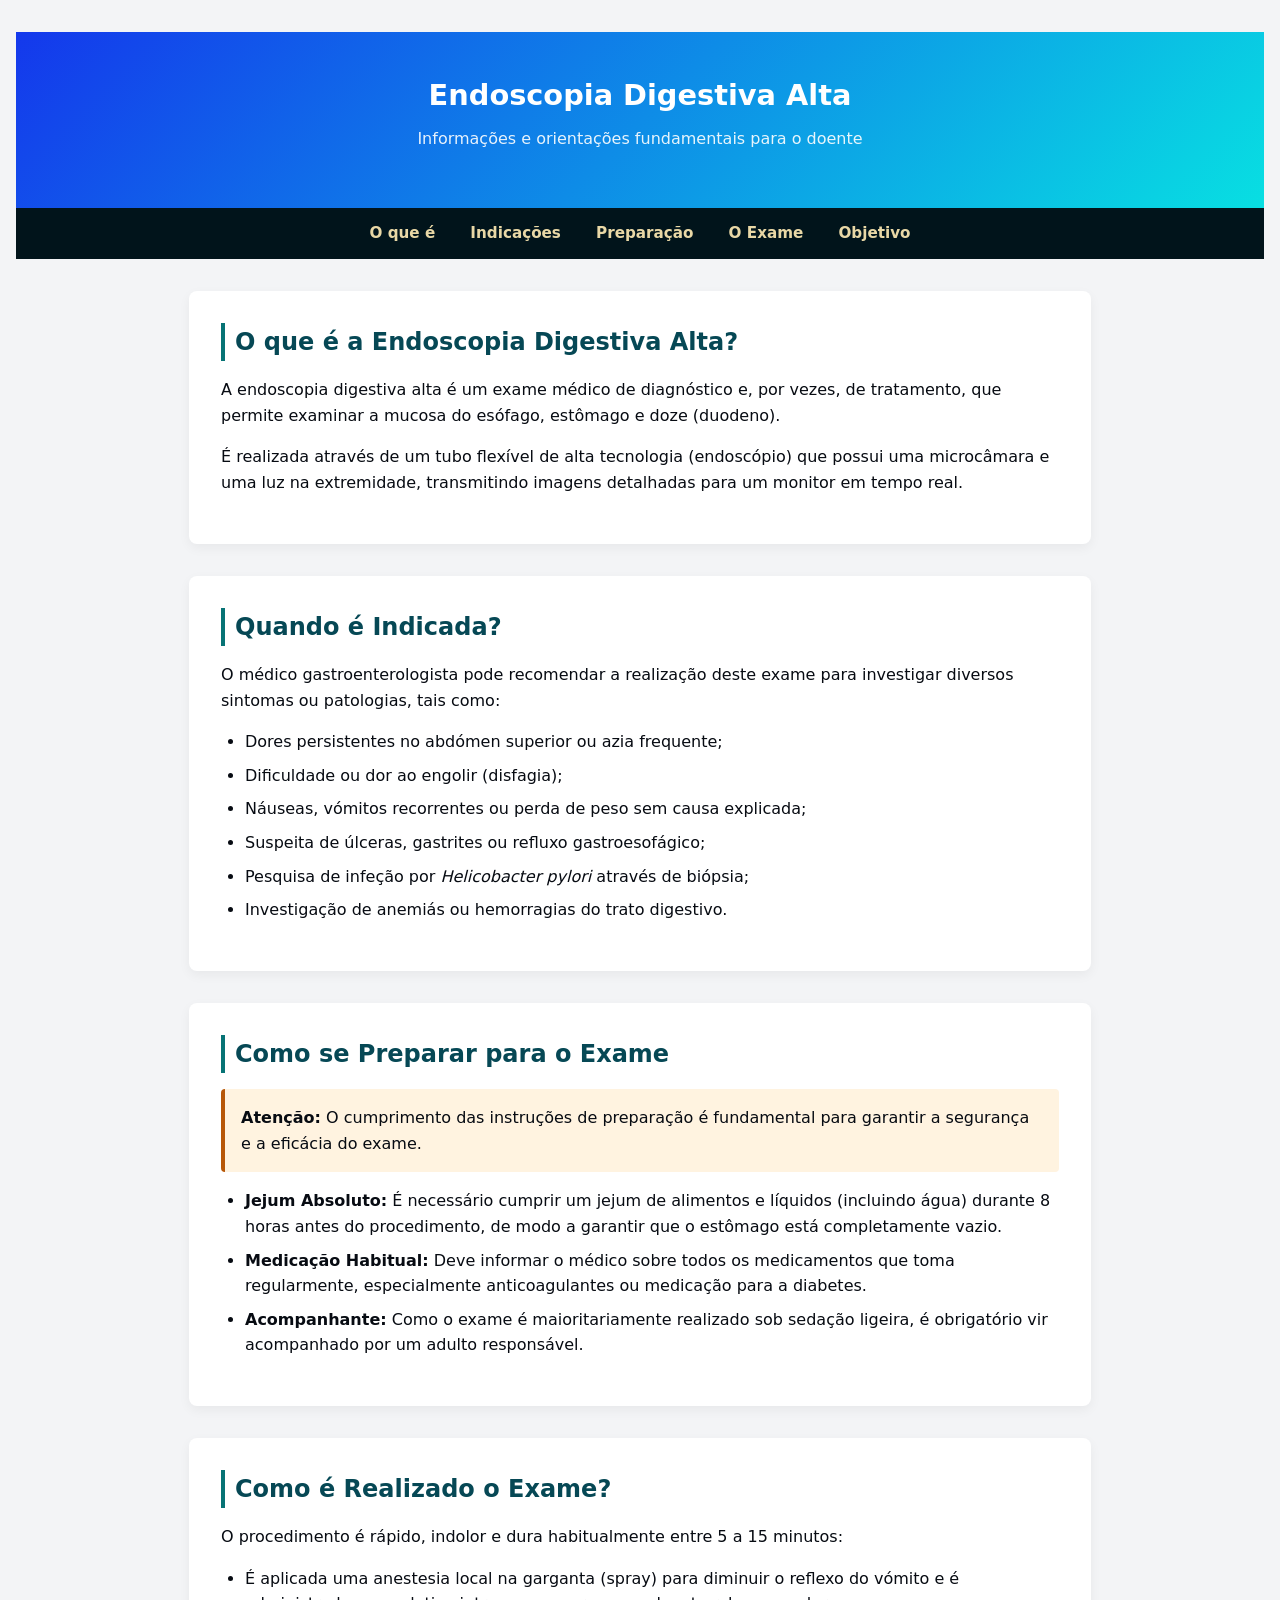
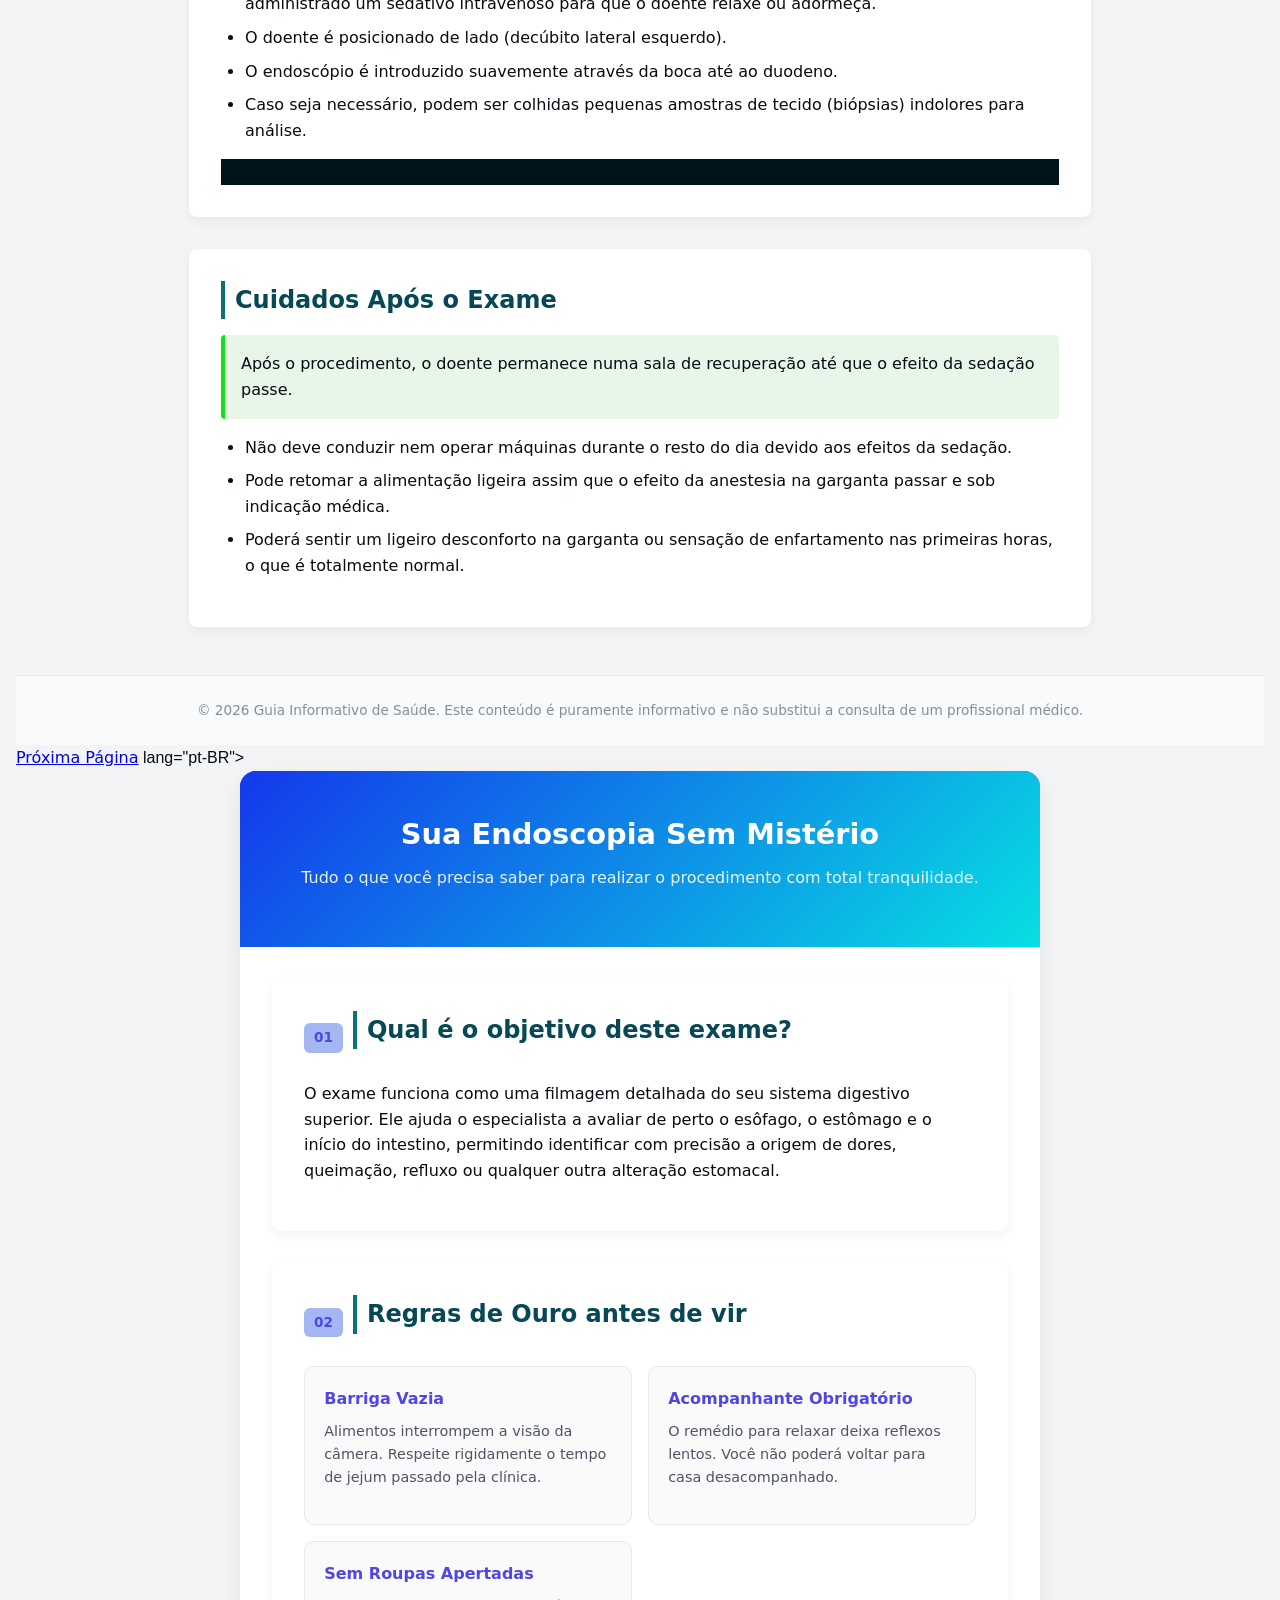
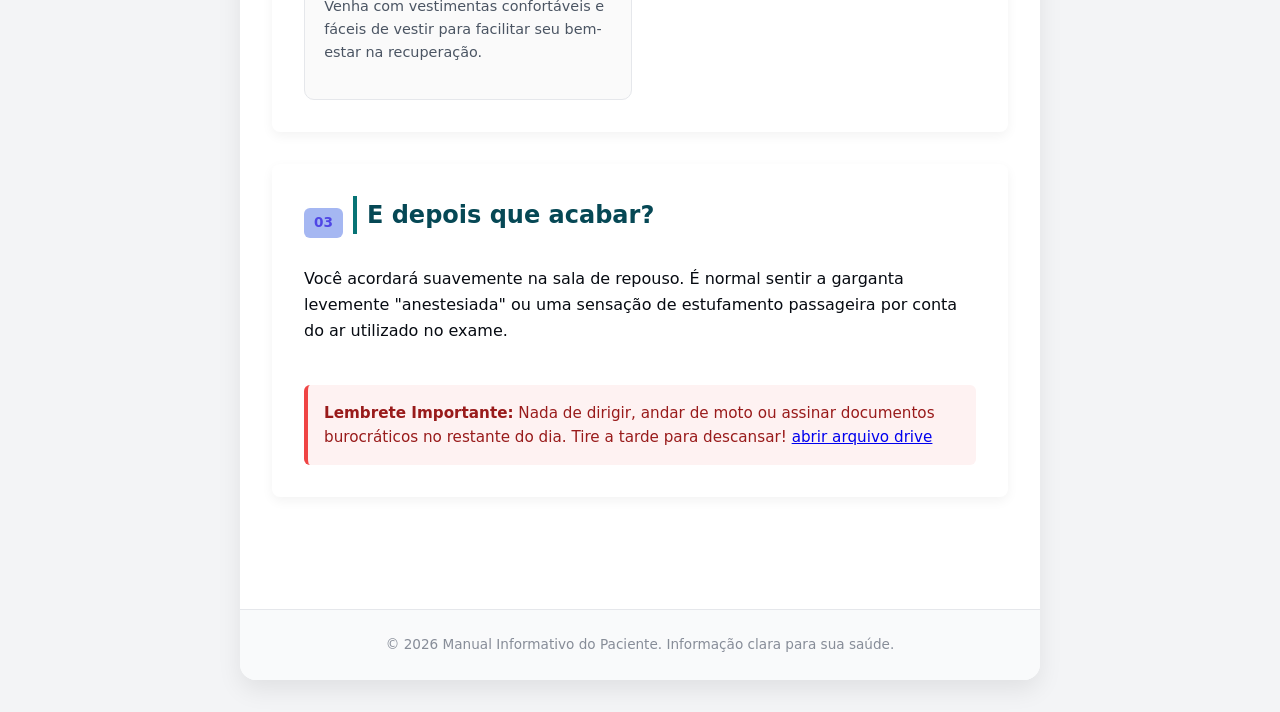
==== commit 6eb27390: "n" ====
--- a/index.html
+++ b/index.html
@@ -18,7 +18,7 @@
         <a href="#indicacoes">Indicações</a>
         <a href="#preparacao">Preparação</a>
         <a href="#procedimento">O Exame</a>
-        <a href="#pos-exame">Pós-Exame</a>
+        <a href="index2.html">Objetivo</a>
     </nav>
 
     <div class="container">
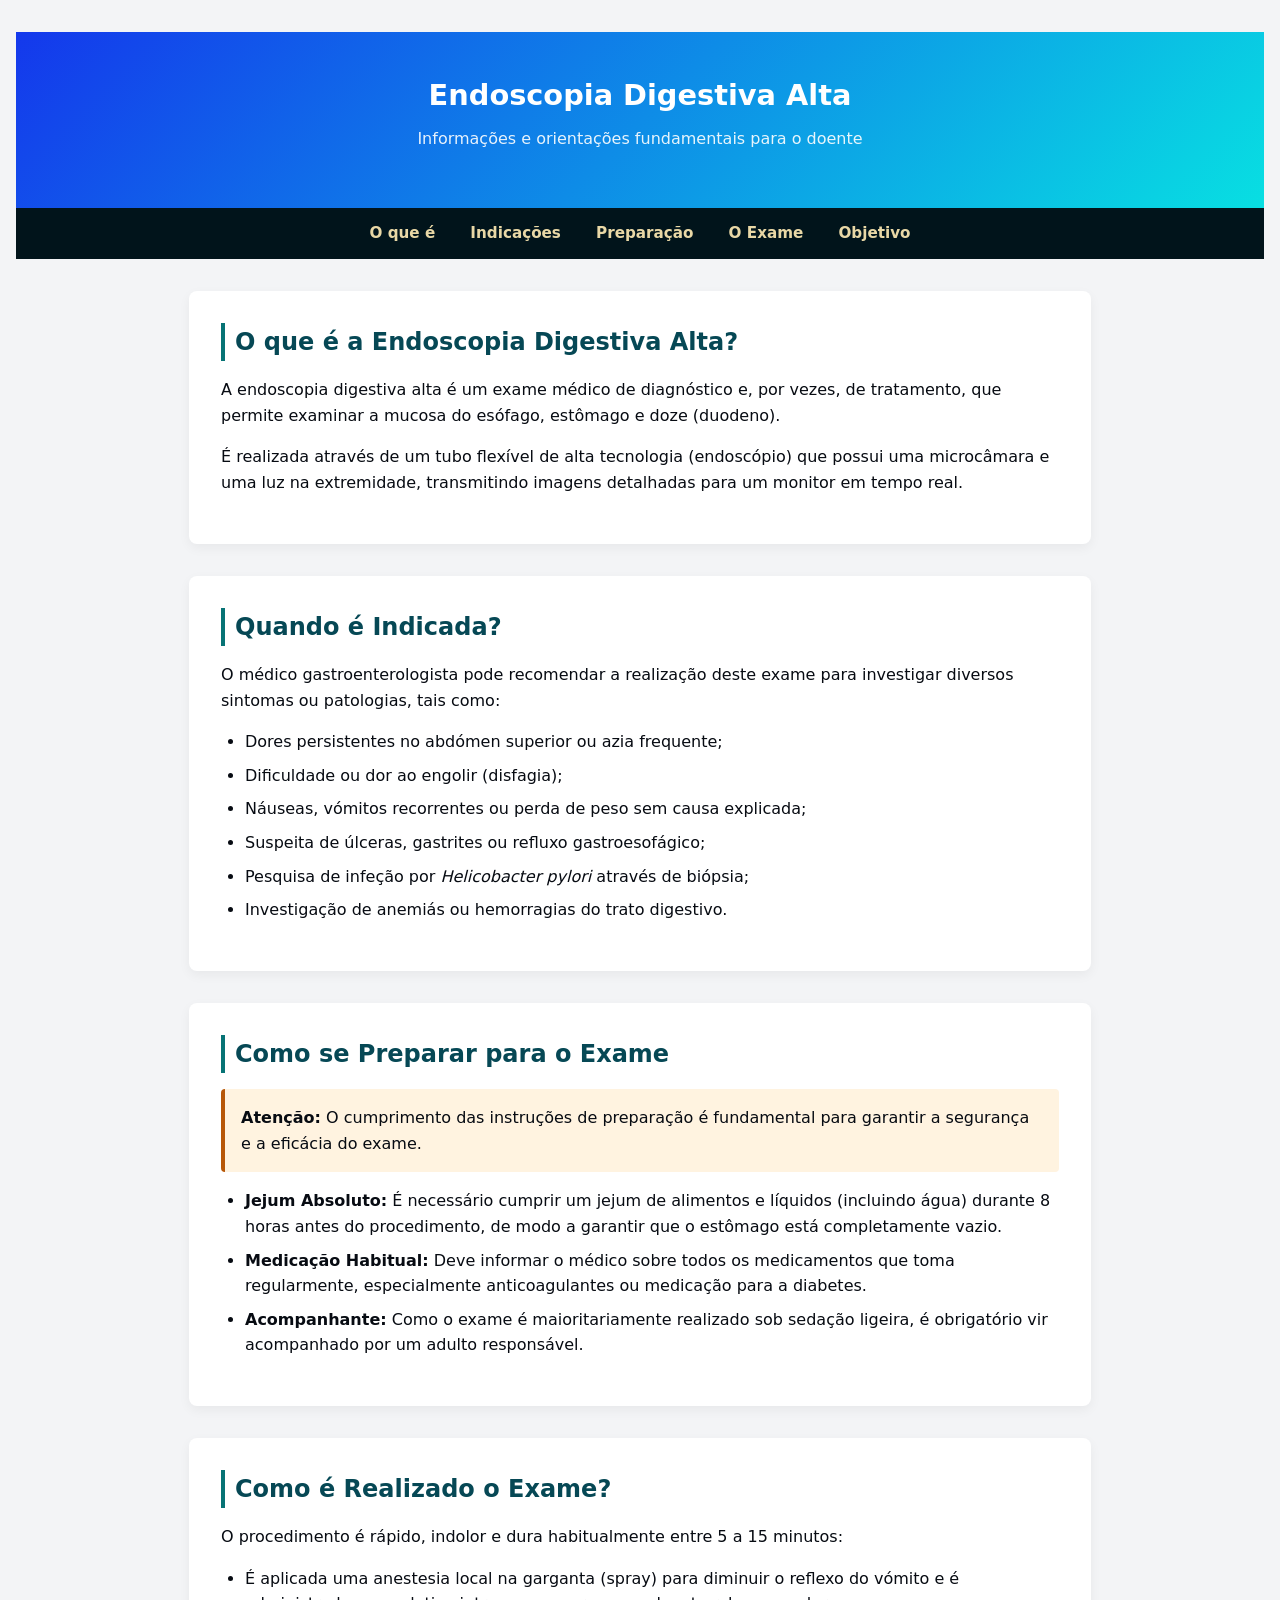
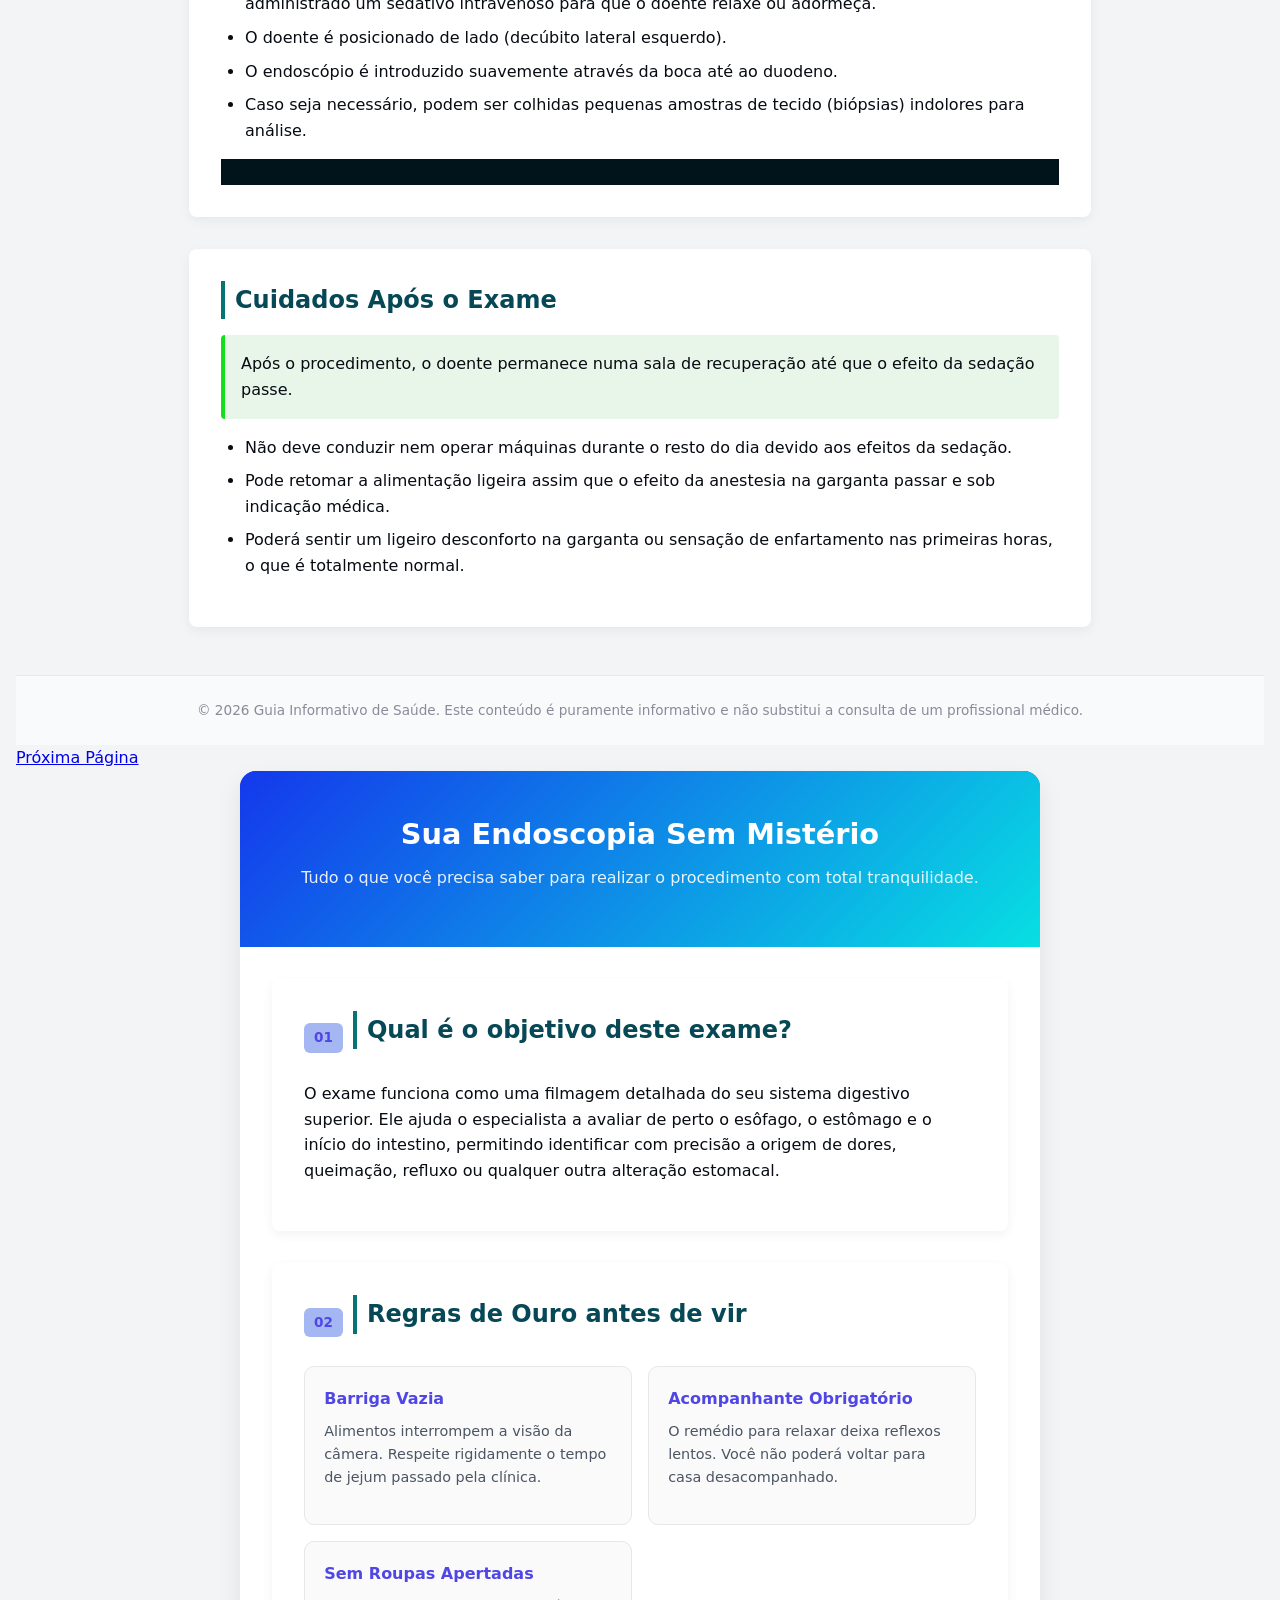
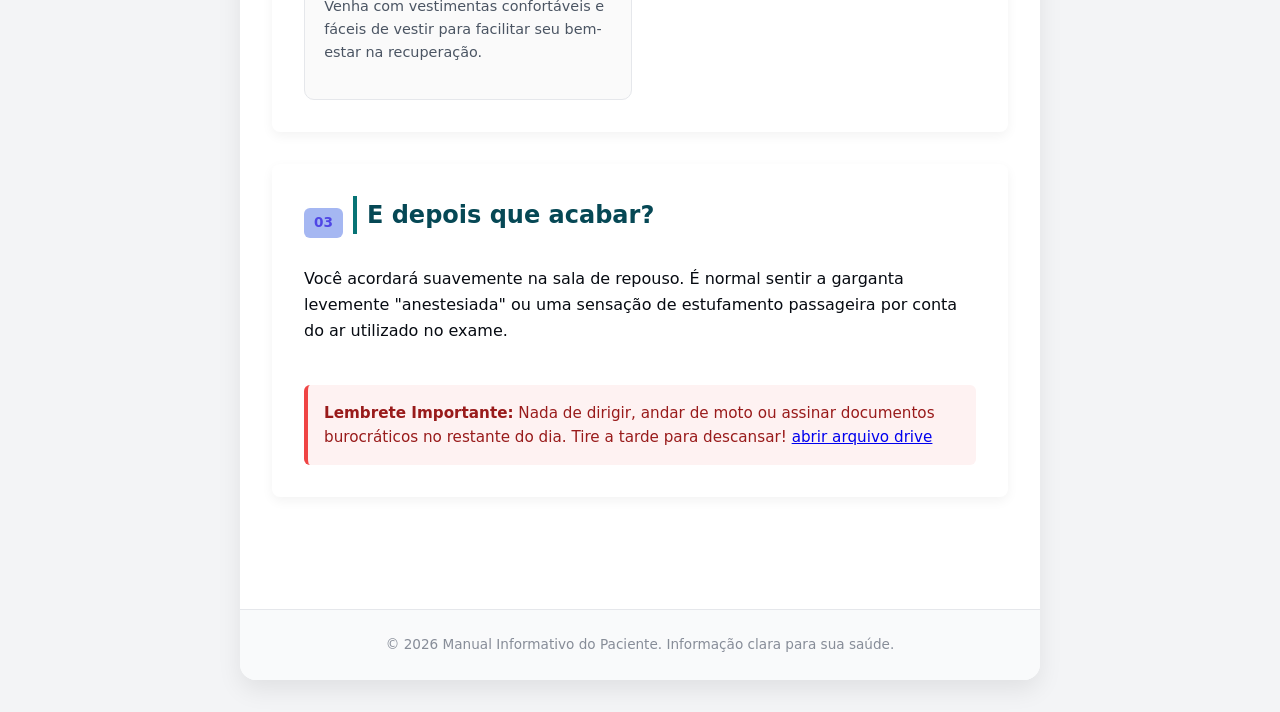
==== commit 41cd0d14: "n" ====
--- a/index.html
+++ b/index.html
@@ -92,7 +92,7 @@
 
 <a href="index2.html">Próxima Página</a> <!-- Linha adicionada -->
 
-</html> lang="pt-BR">
+</html> 
 <head>
     <meta charset="UTF-8">
     <meta name="viewport" content="width=device-width, initial-scale=1.0">
